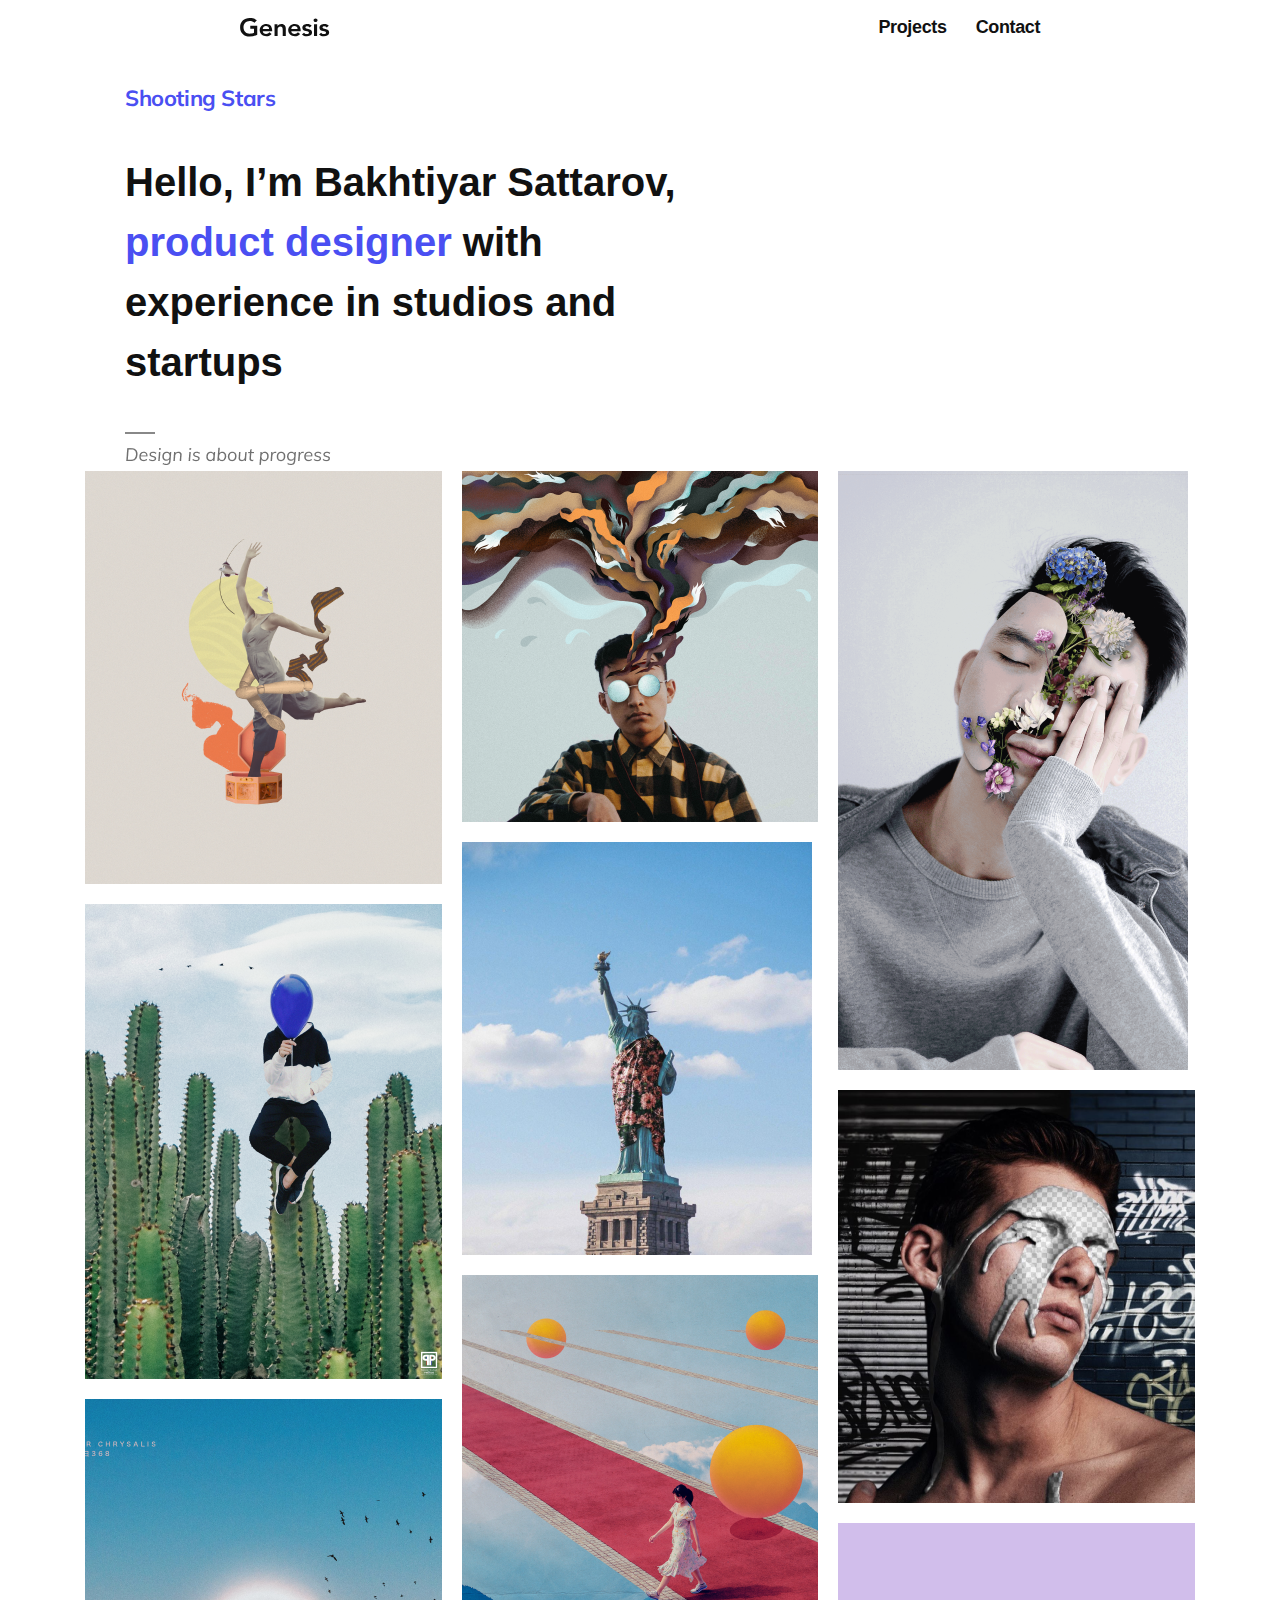
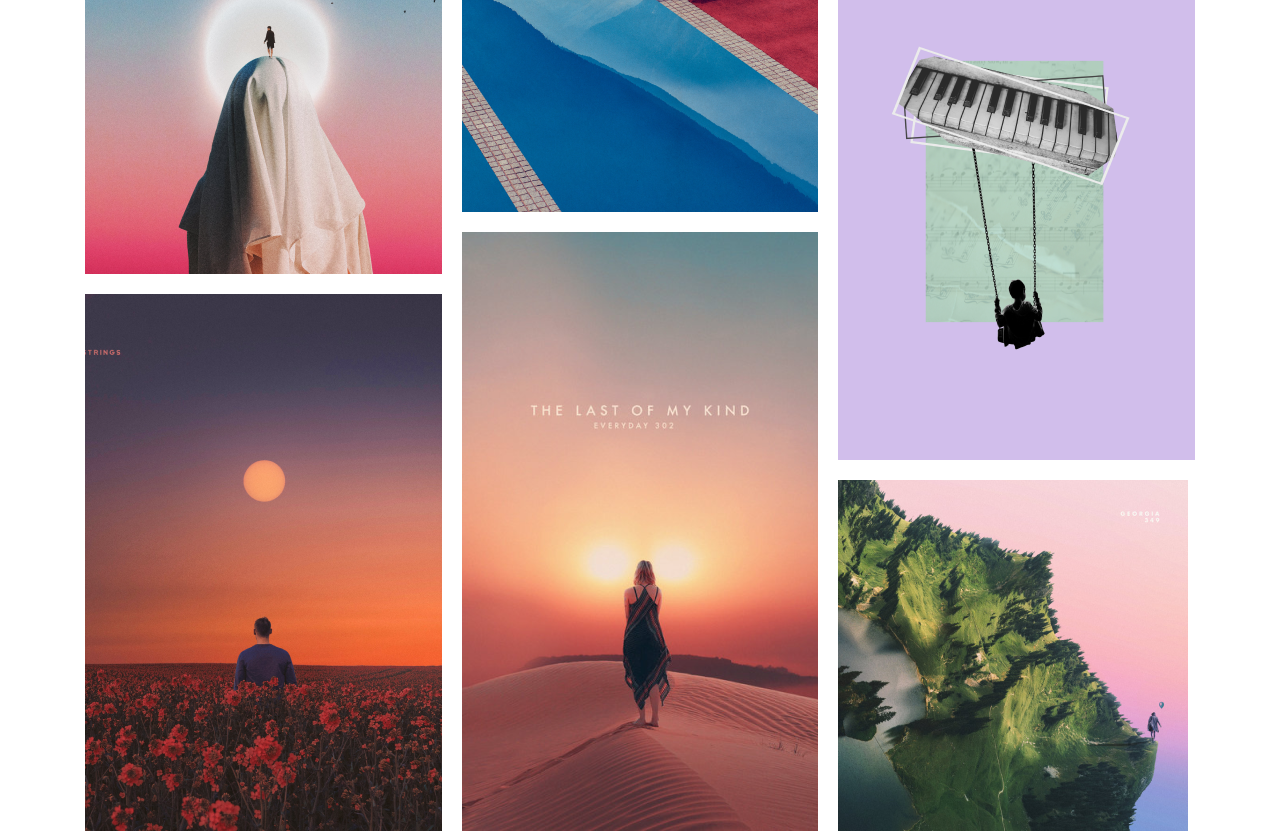
==== index.html @ 753f97ab "Added title card and header" ====
<!DOCTYPE html>
<html lang="en">
<head>
    <meta charset="UTF-8">
    <meta http-equiv="X-UA-Compatible" content="IE=edge">
    <meta name="viewport" content="width=device-width, initial-scale=1.0">
    <link href="styles/normalize.css" rel="stylesheet">
    <link href="styles/index.css" rel="stylesheet">
    <link rel="preconnect" href="https://fonts.googleapis.com">
    <link rel="preconnect" href="https://fonts.gstatic.com" crossorigin>
    <link href="https://fonts.googleapis.com/css2?family=Mulish:wght@700&display=swap" rel="stylesheet">
    <title>Document</title>
</head>
<body>

    <header class="nav">
        <nav class="nav__container">
            <img class="nav-header" src="images/Logo.svg" alt="Genesis logo">
            <ul class="nav-list">
                <li class="nav-link"><a>Projects</a></li>
                <li class="nav-link"><a>Contact</a></li>
            </ul>
        </nav>
    </header>

    <div class="page__container">
        <section class="title-card">
            <div class="title-card__container">
                <h4 class="title-card__header highlighted-text">Shooting Stars</h4>
                <p class="title-card__text">Hello, I’m Bakhtiyar Sattarov,
                    <span class="highlighted-text">product designer</span>
                    with experience
                    in studios and startups</p>
            </div>
            <img class="quote" src="images/Quote.png" alt="Design is about progress">
        </section>
        <div class="gallery-grid__container">
            <img class="gallery-grid__container__img-1" src="images/statue-collage.png" alt="">
            <img class="gallery-grid__container__img-2" src="images/balloon-face.png" alt="">
            <img class="gallery-grid__container__img-3" src="images/head-mountain.png" alt="">
            <img class="gallery-grid__container__img-4" src="images/man-in-flower-field.png" alt="">
            <img class="gallery-grid__container__img-5" src="images/hipster-with-leaking-brain.png" alt="">
            <img class="gallery-grid__container__img-6" src="images/statue-of-liberty-with-dress.png" alt="">
            <img class="gallery-grid__container__img-7" src="images/woman-walking-on-carpet-clouds.png" alt="">
            <img class="gallery-grid__container__img-8" src="images/woman-in-desert.png" alt="">
            <img class="gallery-grid__container__img-9" src="images/plant-man-with-splitting-head.png" alt="">
            <img class="gallery-grid__container__img-10" src="images/man-with-colour-on-face.png" alt="">
            <img class="gallery-grid__container__img-11" src="images/piano-paraglider.png" alt="">
            <img class="gallery-grid__container__img-12" src="images/hill-made-of-mountains.png" alt="">
        </div>
    </div>
</body>
</html>
---- styles/index.css ----
.page__container {
  display: -webkit-box;
  display: -ms-flexbox;
  display: flex;
  -webkit-box-orient: vertical;
  -webkit-box-direction: normal;
      -ms-flex-direction: column;
          flex-direction: column;
  -webkit-box-align: center;
      -ms-flex-align: center;
          align-items: center;
  margin-right: 125px;
  margin-left: 125px;
}

.nav {
  width: 100%;
}
.nav__container {
  display: -webkit-box;
  display: -ms-flexbox;
  display: flex;
  -ms-flex-pack: distribute;
      justify-content: space-around;
  -webkit-box-align: center;
      -ms-flex-align: center;
          align-items: center;
}
.nav-header {
  max-width: 90px;
  max-height: 20px;
}
.nav-list {
  display: -webkit-box;
  display: -ms-flexbox;
  display: flex;
  -webkit-box-pack: justify;
      -ms-flex-pack: justify;
          justify-content: space-between;
  list-style-type: none;
}
.nav-link {
  text-decoration: none;
  font-family: "Mullins", sans-serif;
  font-style: normal;
  font-weight: 700;
  font-size: 18px;
  line-height: 23px;
  letter-spacing: -0.35px;
  color: #111111;
  margin-left: 29px;
}

.title-card {
  -ms-flex-item-align: first baseline;
      -ms-grid-row-align: first baseline;
      align-self: first baseline;
}
.title-card__container {
  max-width: 635px;
  width: 100%;
}
.title-card__text {
  font-family: "Mullins", sans-serif;
  font-style: normal;
  font-weight: 700;
  font-size: 40px;
  line-height: 60px;
  color: #111111;
}
.title-card__header {
  font-family: "Mulish";
  font-style: normal;
  font-weight: 700;
  font-size: 22px;
  line-height: 28px;
  letter-spacing: -0.4px;
}

.highlighted-text {
  color: #4A4FF2;
}

.gallery-grid__container {
  display: -ms-grid;
  display: grid;
  -ms-grid-columns: 4;
  grid-template-columns: 4;
  -ms-grid-rows: 32;
  grid-template-rows: 32;
  gap: 20px;
  min-height: 1960px;
}

.gallery-grid__container > *:nth-child(1) {
  -ms-grid-row: 1;
  -ms-grid-column: 1;
}
.gallery-grid__container__img-1 {
  -ms-grid-row: 1;
  -ms-grid-row-span: 7;
  -ms-grid-column: 1;
  -ms-grid-column-span: 1;
  grid-area: 1/1/8/2;
}
.gallery-grid__container__img-2 {
  -ms-grid-row: 8;
  -ms-grid-row-span: 8;
  -ms-grid-column: 1;
  -ms-grid-column-span: 1;
  grid-area: 8/1/16/2;
}
.gallery-grid__container__img-3 {
  -ms-grid-row: 16;
  -ms-grid-row-span: 8;
  -ms-grid-column: 1;
  -ms-grid-column-span: 1;
  grid-area: 16/1/24/2;
}
.gallery-grid__container__img-4 {
  -ms-grid-row: 24;
  -ms-grid-row-span: 8;
  -ms-grid-column: 1;
  -ms-grid-column-span: 1;
  grid-area: 24/1/32/2;
}
.gallery-grid__container__img-5 {
  -ms-grid-row: 1;
  -ms-grid-row-span: 6;
  -ms-grid-column: 2;
  -ms-grid-column-span: 1;
  grid-area: 1/2/7/3;
}
.gallery-grid__container__img-6 {
  -ms-grid-row: 7;
  -ms-grid-row-span: 7;
  -ms-grid-column: 2;
  -ms-grid-column-span: 1;
  grid-area: 7/2/14/3;
}
.gallery-grid__container__img-7 {
  -ms-grid-row: 14;
  -ms-grid-row-span: 9;
  -ms-grid-column: 2;
  -ms-grid-column-span: 1;
  grid-area: 14/2/23/3;
}
.gallery-grid__container__img-8 {
  -ms-grid-row: 23;
  -ms-grid-row-span: 9;
  -ms-grid-column: 2;
  -ms-grid-column-span: 1;
  grid-area: 23/2/32/3;
}
.gallery-grid__container__img-9 {
  -ms-grid-row: 1;
  -ms-grid-row-span: 10;
  -ms-grid-column: 3;
  -ms-grid-column-span: 1;
  grid-area: 1/3/11/4;
}
.gallery-grid__container__img-10 {
  -ms-grid-row: 11;
  -ms-grid-row-span: 7;
  -ms-grid-column: 3;
  -ms-grid-column-span: 1;
  grid-area: 11/3/18/4;
}
.gallery-grid__container__img-11 {
  -ms-grid-row: 18;
  -ms-grid-row-span: 9;
  -ms-grid-column: 3;
  -ms-grid-column-span: 1;
  grid-area: 18/3/27/4;
}
.gallery-grid__container__img-12 {
  -ms-grid-row: 27;
  -ms-grid-row-span: 5;
  -ms-grid-column: 3;
  -ms-grid-column-span: 1;
  grid-area: 27/3/32/4;
}
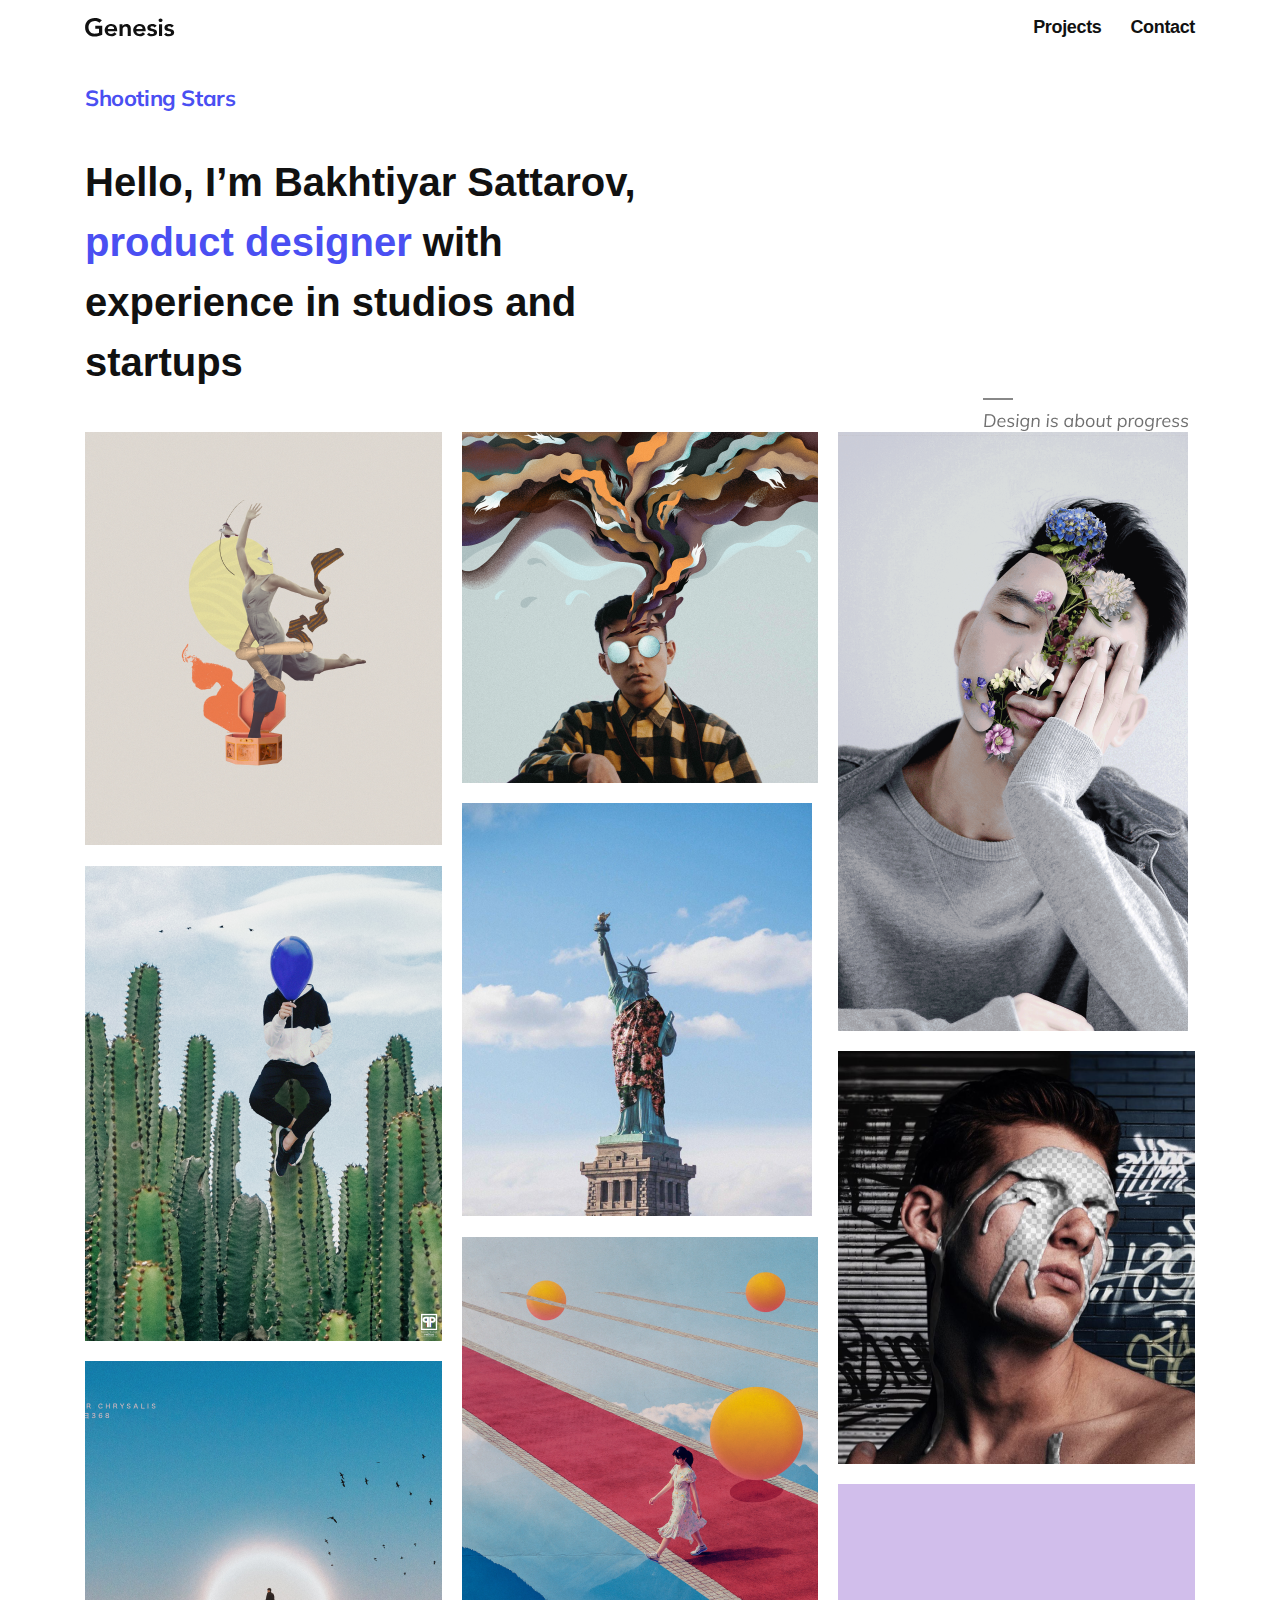
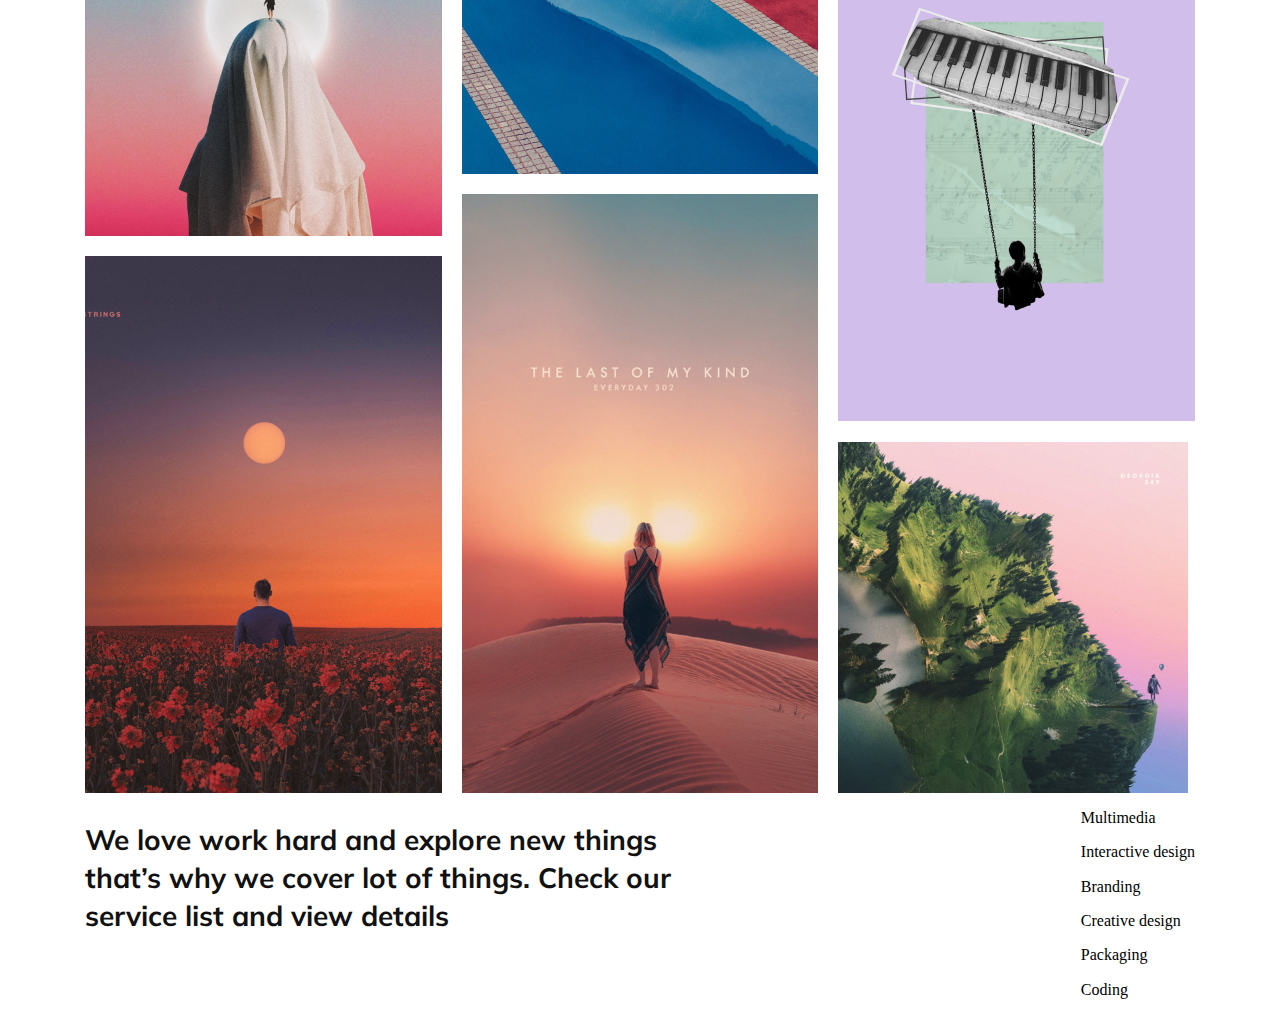
==== commit 7bd19a36: "Made further changes to layout, added a max size for the all elements and centered the design. Start" ====
--- a/index.html
+++ b/index.html
@@ -12,41 +12,57 @@
     <title>Document</title>
 </head>
 <body>
+    <div class="center-on-screen">
+        <div class="page__container">
+            <header class="nav">
+                <nav class="nav__container">
+                    <img class="nav-header" src="images/Logo.svg" alt="Genesis logo">
+                    <ul class="nav-list">
+                        <li class="nav-link"><a>Projects</a></li>
+                        <li class="nav-link"><a>Contact</a></li>
+                    </ul>
+                </nav>
+            </header>
 
-    <header class="nav">
-        <nav class="nav__container">
-            <img class="nav-header" src="images/Logo.svg" alt="Genesis logo">
-            <ul class="nav-list">
-                <li class="nav-link"><a>Projects</a></li>
-                <li class="nav-link"><a>Contact</a></li>
-            </ul>
-        </nav>
-    </header>
-
-    <div class="page__container">
-        <section class="title-card">
-            <div class="title-card__container">
-                <h4 class="title-card__header highlighted-text">Shooting Stars</h4>
-                <p class="title-card__text">Hello, I’m Bakhtiyar Sattarov,
-                    <span class="highlighted-text">product designer</span>
-                    with experience
-                    in studios and startups</p>
+            <section class="title-card">
+                <div class="title-card__container">
+                    <h4 class="title-card__header highlighted-text">Shooting Stars</h4>
+                    <p class="title-card__text">Hello, I’m Bakhtiyar Sattarov,
+                        <span class="highlighted-text">product designer</span>
+                        with experience
+                        in studios and startups</p>
+                </div>
+                <img class="quote" src="images/Quote.png" alt="Design is about progress">
+            </section>
+            <div class="gallery-grid__container">
+                <img class="gallery-grid__container__img-1" src="images/statue-collage.png" alt="">
+                <img class="gallery-grid__container__img-2" src="images/balloon-face.png" alt="">
+                <img class="gallery-grid__container__img-3" src="images/head-mountain.png" alt="">
+                <img class="gallery-grid__container__img-4" src="images/man-in-flower-field.png" alt="">
+                <img class="gallery-grid__container__img-5" src="images/hipster-with-leaking-brain.png" alt="">
+                <img class="gallery-grid__container__img-6" src="images/statue-of-liberty-with-dress.png" alt="">
+                <img class="gallery-grid__container__img-7" src="images/woman-walking-on-carpet-clouds.png" alt="">
+                <img class="gallery-grid__container__img-8" src="images/woman-in-desert.png" alt="">
+                <img class="gallery-grid__container__img-9" src="images/plant-man-with-splitting-head.png" alt="">
+                <img class="gallery-grid__container__img-10" src="images/man-with-colour-on-face.png" alt="">
+                <img class="gallery-grid__container__img-11" src="images/piano-paraglider.png" alt="">
+                <img class="gallery-grid__container__img-12" src="images/hill-made-of-mountains.png" alt="">
             </div>
-            <img class="quote" src="images/Quote.png" alt="Design is about progress">
-        </section>
-        <div class="gallery-grid__container">
-            <img class="gallery-grid__container__img-1" src="images/statue-collage.png" alt="">
-            <img class="gallery-grid__container__img-2" src="images/balloon-face.png" alt="">
-            <img class="gallery-grid__container__img-3" src="images/head-mountain.png" alt="">
-            <img class="gallery-grid__container__img-4" src="images/man-in-flower-field.png" alt="">
-            <img class="gallery-grid__container__img-5" src="images/hipster-with-leaking-brain.png" alt="">
-            <img class="gallery-grid__container__img-6" src="images/statue-of-liberty-with-dress.png" alt="">
-            <img class="gallery-grid__container__img-7" src="images/woman-walking-on-carpet-clouds.png" alt="">
-            <img class="gallery-grid__container__img-8" src="images/woman-in-desert.png" alt="">
-            <img class="gallery-grid__container__img-9" src="images/plant-man-with-splitting-head.png" alt="">
-            <img class="gallery-grid__container__img-10" src="images/man-with-colour-on-face.png" alt="">
-            <img class="gallery-grid__container__img-11" src="images/piano-paraglider.png" alt="">
-            <img class="gallery-grid__container__img-12" src="images/hill-made-of-mountains.png" alt="">
+            <section class="offerings__container">
+                <div class="offerings__card-motto">
+                    <p class="offerings__card-motto__text">
+                        We love work hard and explore new things that’s why
+                         we cover lot of things. Check our service list and view details</p>
+                </div>
+                <div class="offerings__card-services">
+                    <p class="offerings__card-services__text">Multimedia</p>
+                    <p class="offerings__card-services__text">Interactive design</p>
+                    <p class="offerings__card-services__text">Branding</p>
+                    <p class="offerings__card-services__text">Creative design</p>
+                    <p class="offerings__card-services__text">Packaging</p>
+                    <p class="offerings__card-services__text">Coding</p>
+                </div>
+            </section>
         </div>
     </div>
 </body>
--- a/styles/index.css
+++ b/styles/index.css
@@ -1,4 +1,5 @@
-.page__container {
+.center-on-screen {
+  width: 100%;
   display: -webkit-box;
   display: -ms-flexbox;
   display: flex;
@@ -9,6 +10,20 @@
   -webkit-box-align: center;
       -ms-flex-align: center;
           align-items: center;
+}
+
+.page__container {
+  display: -webkit-box;
+  display: -ms-flexbox;
+  display: flex;
+  -webkit-box-orient: vertical;
+  -webkit-box-direction: normal;
+      -ms-flex-direction: column;
+          flex-direction: column;
+  -webkit-box-align: center;
+      -ms-flex-align: center;
+          align-items: center;
+  max-width: 1110px;
   margin-right: 125px;
   margin-left: 125px;
 }
@@ -20,8 +35,9 @@
   display: -webkit-box;
   display: -ms-flexbox;
   display: flex;
-  -ms-flex-pack: distribute;
-      justify-content: space-around;
+  -webkit-box-pack: justify;
+      -ms-flex-pack: justify;
+          justify-content: space-between;
   -webkit-box-align: center;
       -ms-flex-align: center;
           align-items: center;
@@ -52,9 +68,16 @@
 }
 
 .title-card {
+  width: 100%;
   -ms-flex-item-align: first baseline;
       -ms-grid-row-align: first baseline;
       align-self: first baseline;
+  display: -webkit-box;
+  display: -ms-flexbox;
+  display: flex;
+  -webkit-box-pack: justify;
+      -ms-flex-pack: justify;
+          justify-content: space-between;
 }
 .title-card__container {
   max-width: 635px;
@@ -79,6 +102,11 @@
 
 .highlighted-text {
   color: #4A4FF2;
+}
+
+.quote {
+  -ms-flex-item-align: end;
+      align-self: flex-end;
 }
 
 .gallery-grid__container {
@@ -89,7 +117,7 @@
   -ms-grid-rows: 32;
   grid-template-rows: 32;
   gap: 20px;
-  min-height: 1960px;
+  width: 100%;
 }
 
 .gallery-grid__container > *:nth-child(1) {
@@ -179,4 +207,23 @@
   -ms-grid-column: 3;
   -ms-grid-column-span: 1;
   grid-area: 27/3/32/4;
+}
+
+.offerings__container {
+  width: 100%;
+  display: -webkit-box;
+  display: -ms-flexbox;
+  display: flex;
+  -webkit-box-pack: justify;
+      -ms-flex-pack: justify;
+          justify-content: space-between;
+}
+.offerings__card-motto__text {
+  max-width: 635px;
+  font-family: "Mulish", sans-serif;
+  font-style: normal;
+  font-weight: 700;
+  font-size: 28px;
+  line-height: 38px;
+  color: #111111;
 }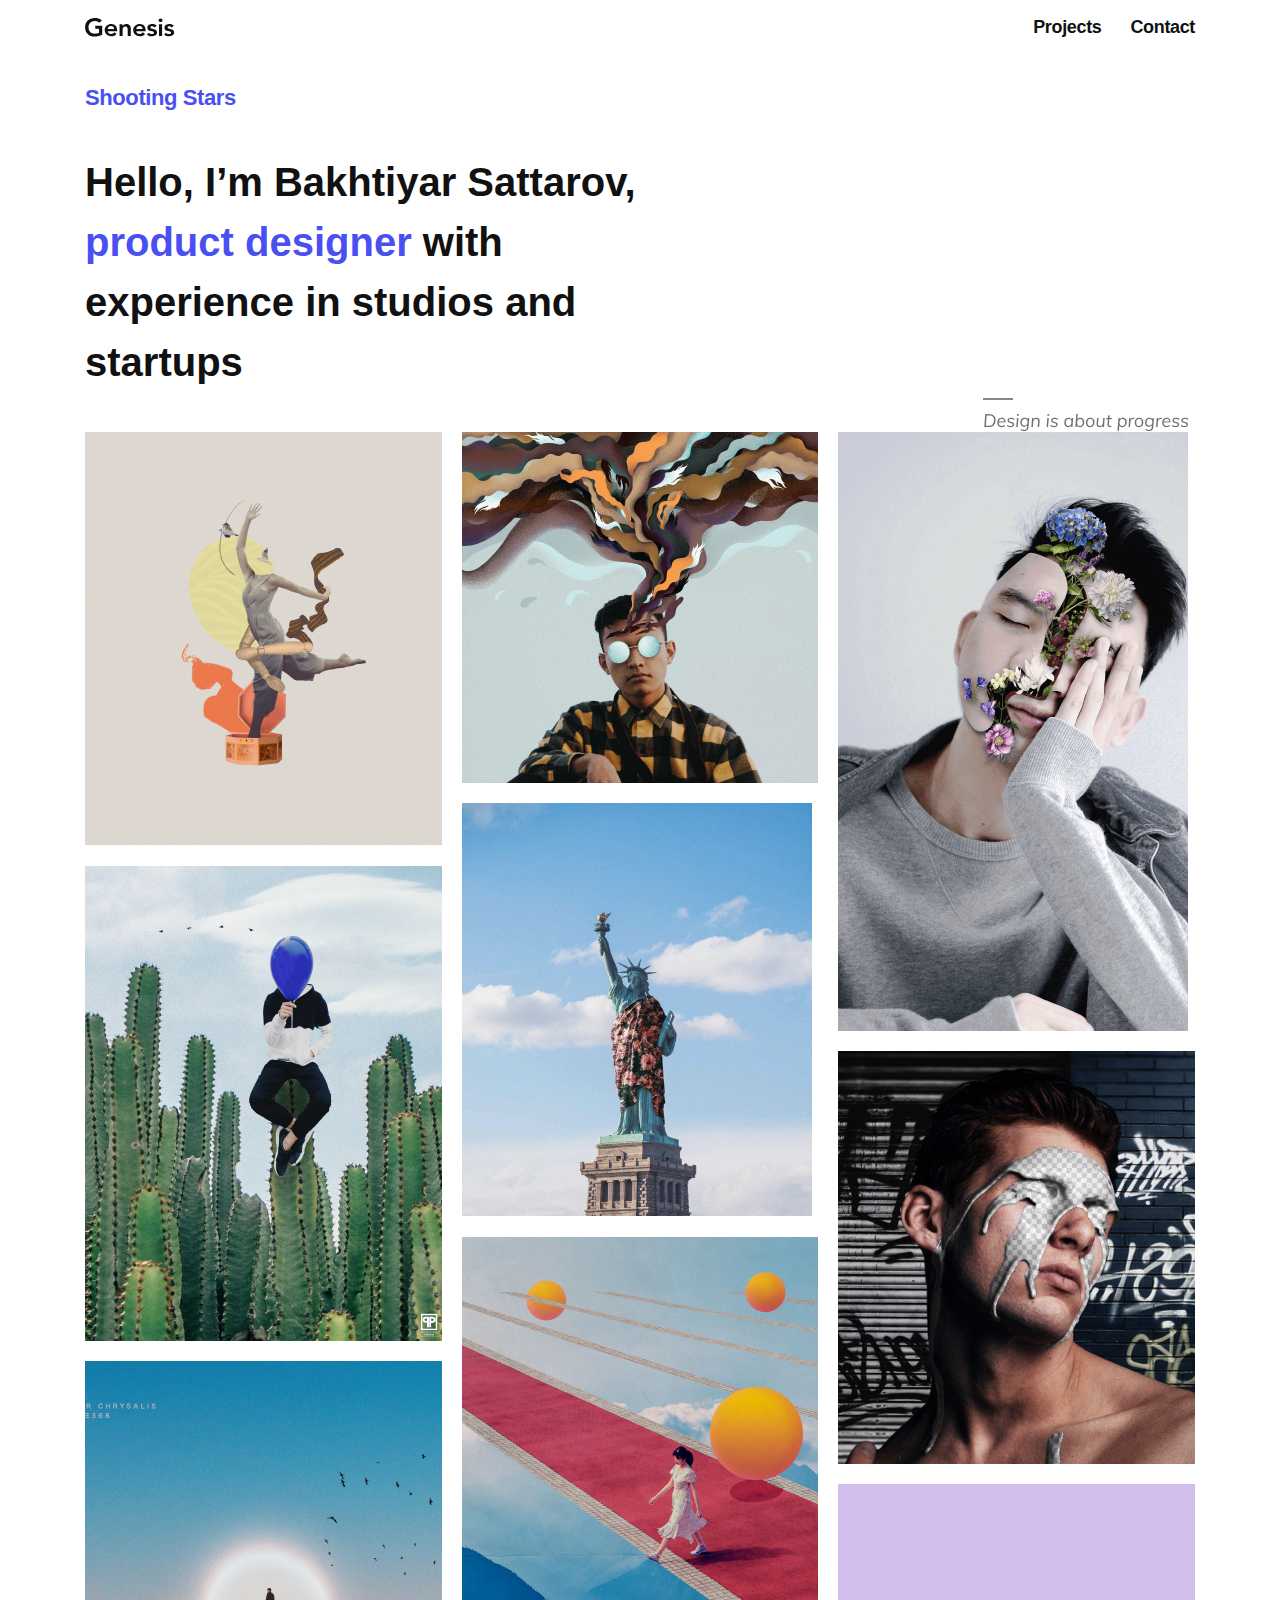
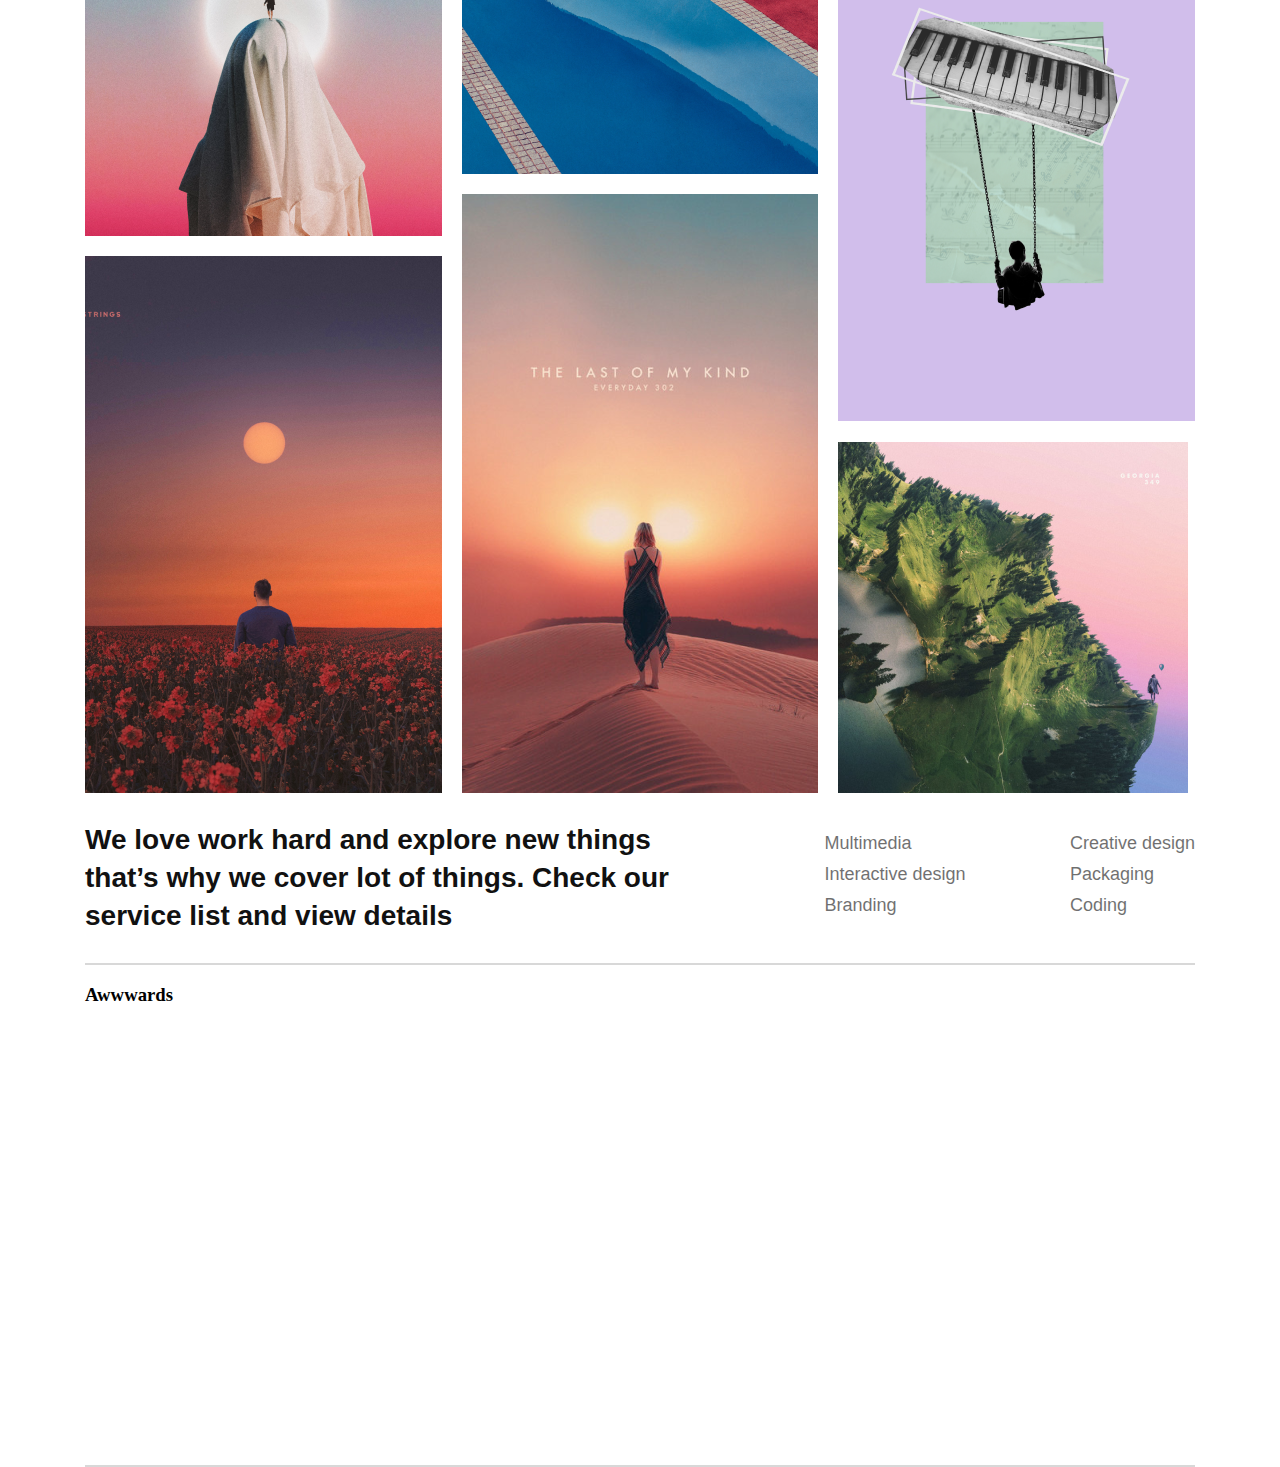
==== commit 001a4a5b: "Finalised changes to title card and the layout so far, starting implementing the awards section" ====
--- a/index.html
+++ b/index.html
@@ -8,7 +8,7 @@
     <link href="styles/index.css" rel="stylesheet">
     <link rel="preconnect" href="https://fonts.googleapis.com">
     <link rel="preconnect" href="https://fonts.gstatic.com" crossorigin>
-    <link href="https://fonts.googleapis.com/css2?family=Mulish:wght@700&display=swap" rel="stylesheet">
+    <link href="https://fonts.googleapis.com/css2?family=Mulish:wght@400;700&display=swap" rel="stylesheet">
     <title>Document</title>
 </head>
 <body>
@@ -54,13 +54,34 @@
                         We love work hard and explore new things that’s why
                          we cover lot of things. Check our service list and view details</p>
                 </div>
-                <div class="offerings__card-services">
-                    <p class="offerings__card-services__text">Multimedia</p>
-                    <p class="offerings__card-services__text">Interactive design</p>
-                    <p class="offerings__card-services__text">Branding</p>
-                    <p class="offerings__card-services__text">Creative design</p>
-                    <p class="offerings__card-services__text">Packaging</p>
-                    <p class="offerings__card-services__text">Coding</p>
+                    <div class="offerings__card-services__list">
+                        <p class="offerings__card-services__text">Multimedia</p>
+                        <p class="offerings__card-services__text">Interactive design</p>
+                        <p class="offerings__card-services__text">Branding</p>
+                    </div>
+                    <div class="offerings__card-services__list">
+                        <p class="offerings__card-services__text">Creative design</p>
+                        <p class="offerings__card-services__text">Packaging</p>
+                        <p class="offerings__card-services__text">Coding</p>
+                    </div>
+            </section>
+            <section class="awards__container">
+                <div class="awards__section awards__section-1">
+                    <h3 class="awards__header">Awwwards</h3>
+                    <div class="awards__card__details">
+                        <h4 class="awards__card__details__title"></h4>
+                        <div class="awards__card__details__description">
+                            <p>
+
+                            </p>
+                            <p>
+
+                            </p>
+                        </div>
+                        <p class="awards__card__details__year"></p>
+                    </div>
+                </div>
+                <div class="awards__section awards__section-2">
                 </div>
             </section>
         </div>
--- a/styles/index.css
+++ b/styles/index.css
@@ -10,6 +10,7 @@
   -webkit-box-align: center;
       -ms-flex-align: center;
           align-items: center;
+  max-height: 3840px;
 }
 
 .page__container {
@@ -92,7 +93,7 @@
   color: #111111;
 }
 .title-card__header {
-  font-family: "Mulish";
+  font-family: "Mullins", sans-serif;
   font-style: normal;
   font-weight: 700;
   font-size: 22px;
@@ -217,13 +218,57 @@
   -webkit-box-pack: justify;
       -ms-flex-pack: justify;
           justify-content: space-between;
+  -webkit-box-align: baseline;
+      -ms-flex-align: baseline;
+          align-items: baseline;
 }
 .offerings__card-motto__text {
   max-width: 635px;
-  font-family: "Mulish", sans-serif;
+  font-family: "Mullins", sans-serif;
   font-style: normal;
   font-weight: 700;
   font-size: 28px;
   line-height: 38px;
   color: #111111;
+}
+.offerings__card-services {
+  display: -webkit-box;
+  display: -ms-flexbox;
+  display: flex;
+  max-width: 350px;
+}
+.offerings__card-services__list {
+  max-height: 106px;
+  display: -webkit-box;
+  display: -ms-flexbox;
+  display: flex;
+  -webkit-box-orient: vertical;
+  -webkit-box-direction: normal;
+      -ms-flex-direction: column;
+          flex-direction: column;
+  -webkit-box-align: start;
+      -ms-flex-align: start;
+          align-items: flex-start;
+  -webkit-box-pack: start;
+      -ms-flex-pack: start;
+          justify-content: flex-start;
+}
+.offerings__card-services__text {
+  font-family: "Mullins", sans-serif;
+  font-style: normal;
+  font-weight: 400;
+  font-size: 18px;
+  line-height: 23px;
+  color: #111111;
+  mix-blend-mode: normal;
+  opacity: 0.6;
+  margin-bottom: -10px;
+}
+
+.awards__container {
+  width: 100%;
+  height: 500px;
+  border-top: solid 2px;
+  border-bottom: solid 2px;
+  border-color: #D8D8D8;
 }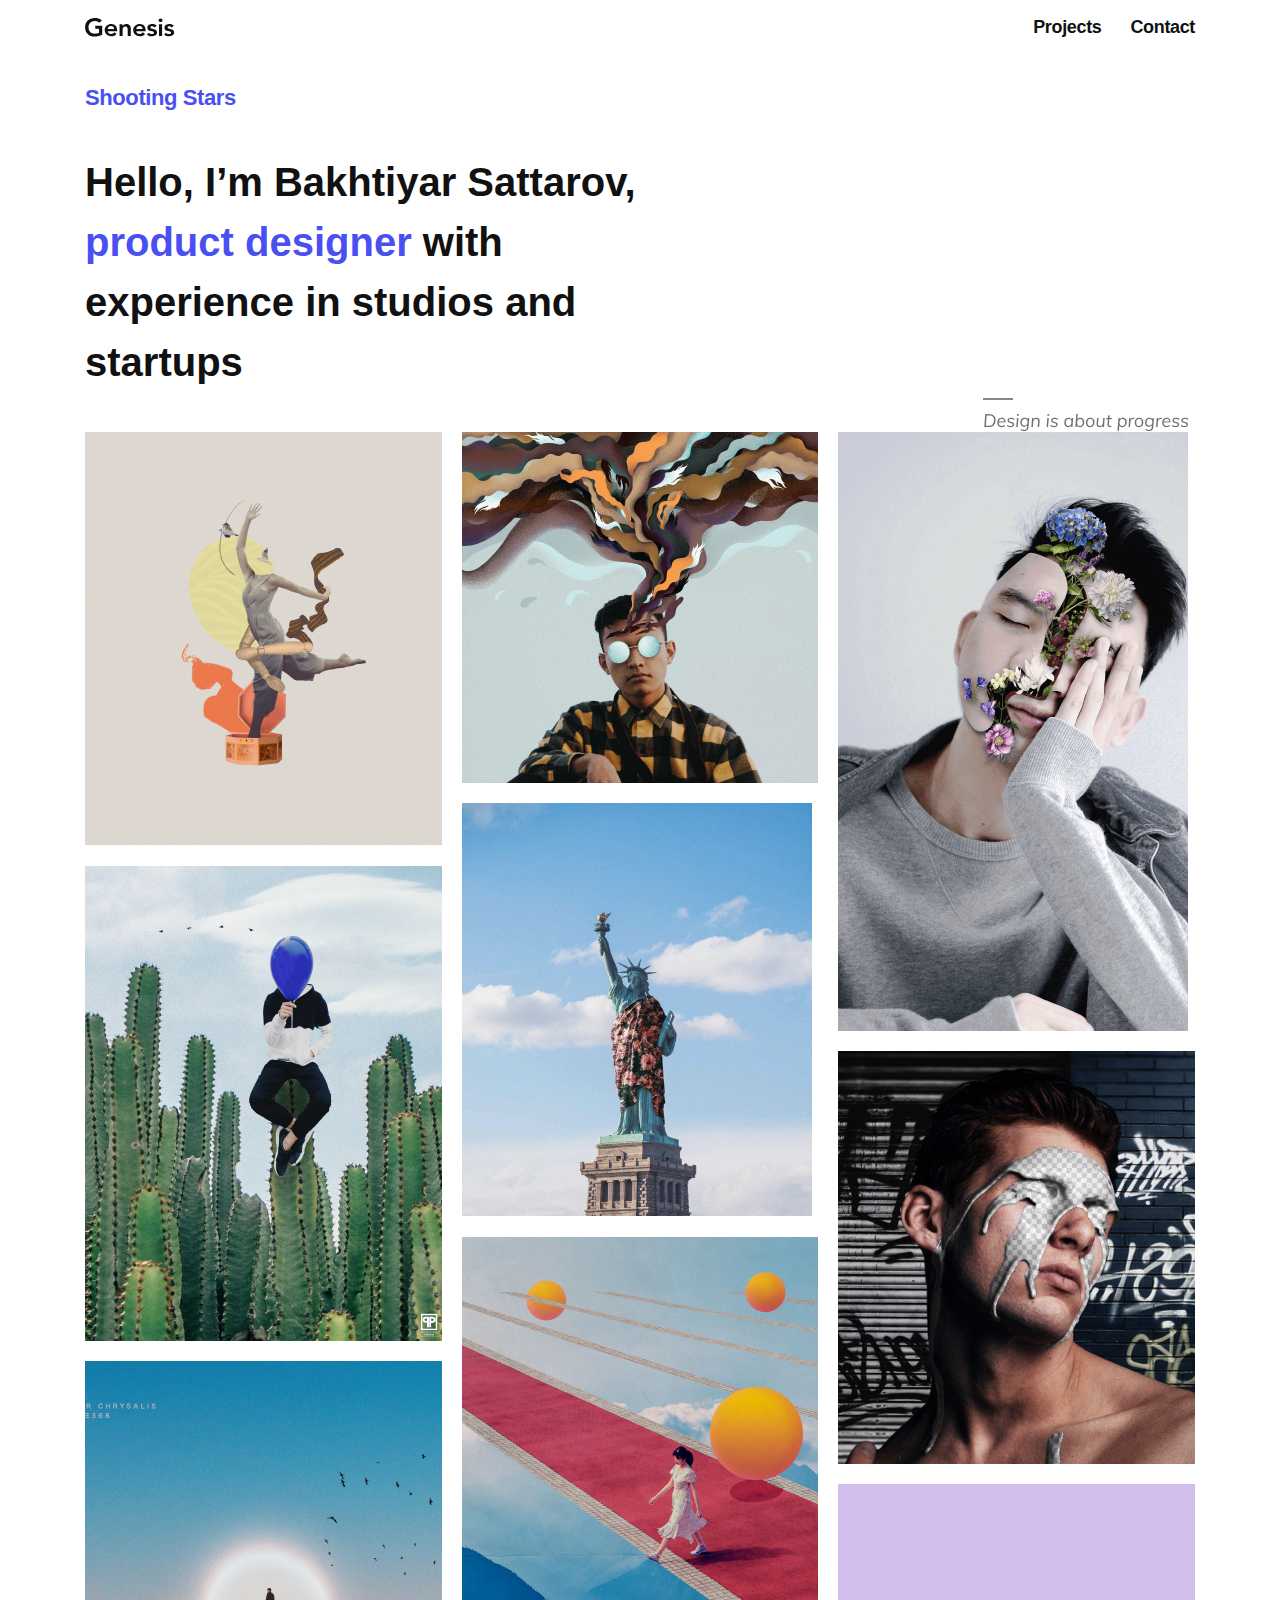
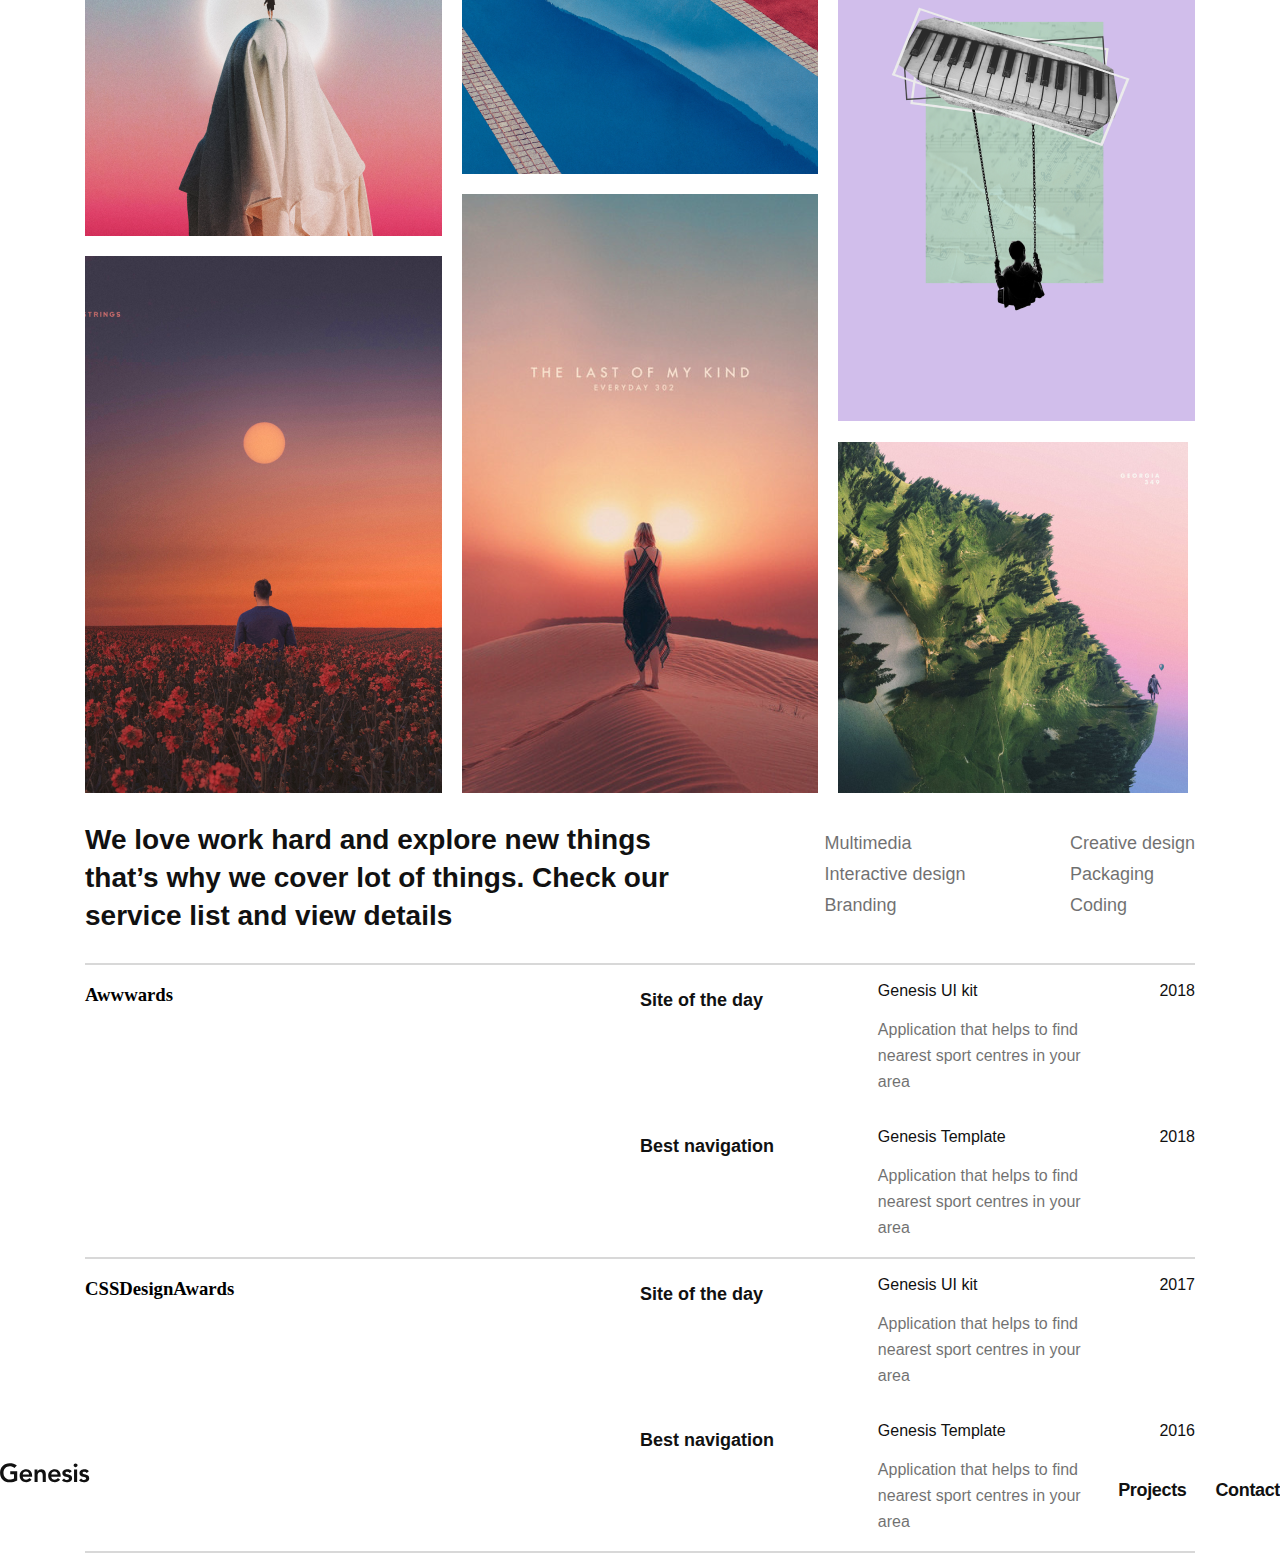
==== commit 3d873955: "Finished awards section, started working on the footer" ====
--- a/index.html
+++ b/index.html
@@ -69,22 +69,74 @@
                 <div class="awards__section awards__section-1">
                     <h3 class="awards__header">Awwwards</h3>
                     <div class="awards__card__details">
-                        <h4 class="awards__card__details__title"></h4>
+                        <h4 class="awards__card__details__title">Site of the day</h4>
                         <div class="awards__card__details__description">
-                            <p>
-
+                            <p class="awards__card__details__description__title">
+                                Genesis UI kit
                             </p>
-                            <p>
-
+                            <p class="awards__card__details__description__text">
+                                Application that helps to find nearest sport centres in your area
                             </p>
                         </div>
-                        <p class="awards__card__details__year"></p>
+                        <p class="awards__card__details__year">2018</p>
+                    </div>
+                    <div class="awards__card__details awards__card__details-2">
+                        <h4 class="awards__card__details__title">Best navigation</h4>
+                        <div class="awards__card__details__description">
+                            <p class="awards__card__details__description__title">
+                                Genesis Template
+                            </p>
+                            <p class="awards__card__details__description__text">
+                                Application that helps to find nearest sport centres in your area
+                            </p>
+                        </div>
+                        <p class="awards__card__details__year">2018</p>
                     </div>
                 </div>
                 <div class="awards__section awards__section-2">
+                    <h3 class="awards__header">CSSDesignAwards</h3>
+                    <div class="awards__card__details">
+                        <h4 class="awards__card__details__title">Site of the day</h4>
+                        <div class="awards__card__details__description">
+                            <p class="awards__card__details__description__title">
+                                Genesis UI kit
+                            </p>
+                            <p class="awards__card__details__description__text">
+                                Application that helps to find nearest sport centres in your area
+                            </p>
+                        </div>
+                        <p class="awards__card__details__year">2017</p>
+                    </div>
+                    <div class="awards__card__details awards__card__details-2">
+                        <h4 class="awards__card__details__title">Best navigation</h4>
+                        <div class="awards__card__details__description">
+                            <p class="awards__card__details__description__title">
+                                Genesis Template
+                            </p>
+                            <p class="awards__card__details__description__text">
+                                Application that helps to find nearest sport centres in your area
+                            </p>
+                        </div>
+                        <p class="awards__card__details__year">2016</p>
+                    </div>
                 </div>
             </section>
         </div>
+        <footer class="footer__container">
+            <img class="footer-header" src="images/Logo.svg" alt="Genesis logo">
+            <div class="footer__links">
+                <nav class="nav__container">
+                    <ul class="nav-list">
+                        <li class="nav-link"><a>Projects</a></li>
+                        <li class="nav-link"><a>Contact</a></li>
+                    </ul>
+                    <btn></btn>
+                </nav>
+            </div>
+            <div class="footer__logos">
+
+            </div>
+        </footer>
     </div>
 </body>
 </html>--- a/styles/index.css
+++ b/styles/index.css
@@ -268,7 +268,108 @@
 .awards__container {
   width: 100%;
   height: 500px;
+}
+.awards__section {
+  display: -webkit-box;
+  display: -ms-flexbox;
+  display: flex;
+  -webkit-box-pack: justify;
+      -ms-flex-pack: justify;
+          justify-content: space-between;
+  -webkit-box-orient: horizontal;
+  -webkit-box-direction: normal;
+      -ms-flex-direction: row;
+          flex-direction: row;
+  -ms-flex-wrap: wrap;
+      flex-wrap: wrap;
+}
+.awards__section-1 {
   border-top: solid 2px;
   border-bottom: solid 2px;
   border-color: #D8D8D8;
+}
+.awards__section-2 {
+  border-bottom: solid 2px;
+  border-color: #D8D8D8;
+}
+.awards__header {
+  margin-right: auto;
+}
+
+.awards__card__details {
+  width: 50%;
+  display: -ms-grid;
+  display: grid;
+  -ms-grid-columns: 3fr 3fr 1fr;
+  grid-template-columns: 3fr 3fr 1fr;
+  -ms-grid-rows: 1;
+  grid-template-rows: 1;
+}
+
+.awards__card__details > *:nth-child(1) {
+  -ms-grid-row: 1;
+  -ms-grid-column: 1;
+}
+
+.awards__card__details > *:nth-child(2) {
+  -ms-grid-row: 1;
+  -ms-grid-column: 2;
+}
+
+.awards__card__details > *:nth-child(3) {
+  -ms-grid-row: 1;
+  -ms-grid-column: 3;
+}
+.awards__card__details-2 {
+  margin-left: auto;
+}
+.awards__card__details__title {
+  font-family: "Mullins", sans-serif;
+  font-style: normal;
+  font-weight: 700;
+  font-size: 18px;
+  line-height: 23px;
+  color: #111111;
+}
+.awards__card__details__description__title {
+  font-family: "Mullins", sans-serif;
+  font-style: normal;
+  font-weight: 400;
+  font-size: 16px;
+  line-height: 20px;
+  color: #111111;
+}
+.awards__card__details__description__text {
+  font-family: "Mullins", sans-serif;
+  font-style: normal;
+  font-weight: 400;
+  font-size: 16px;
+  line-height: 26px;
+  color: #111111;
+  mix-blend-mode: normal;
+  opacity: 0.6;
+}
+.awards__card__details__year {
+  text-align: end;
+  font-family: "Mullins", sans-serif;
+  font-style: normal;
+  font-weight: 400;
+  font-size: 16px;
+  line-height: 20px;
+  color: #111111;
+}
+
+.footer__container {
+  width: 100%;
+  display: -webkit-box;
+  display: -ms-flexbox;
+  display: flex;
+  -webkit-box-pack: end;
+      -ms-flex-pack: end;
+          justify-content: flex-end;
+}
+.footer-header {
+  margin-right: auto;
+  max-width: 90px;
+  max-height: 20px;
 }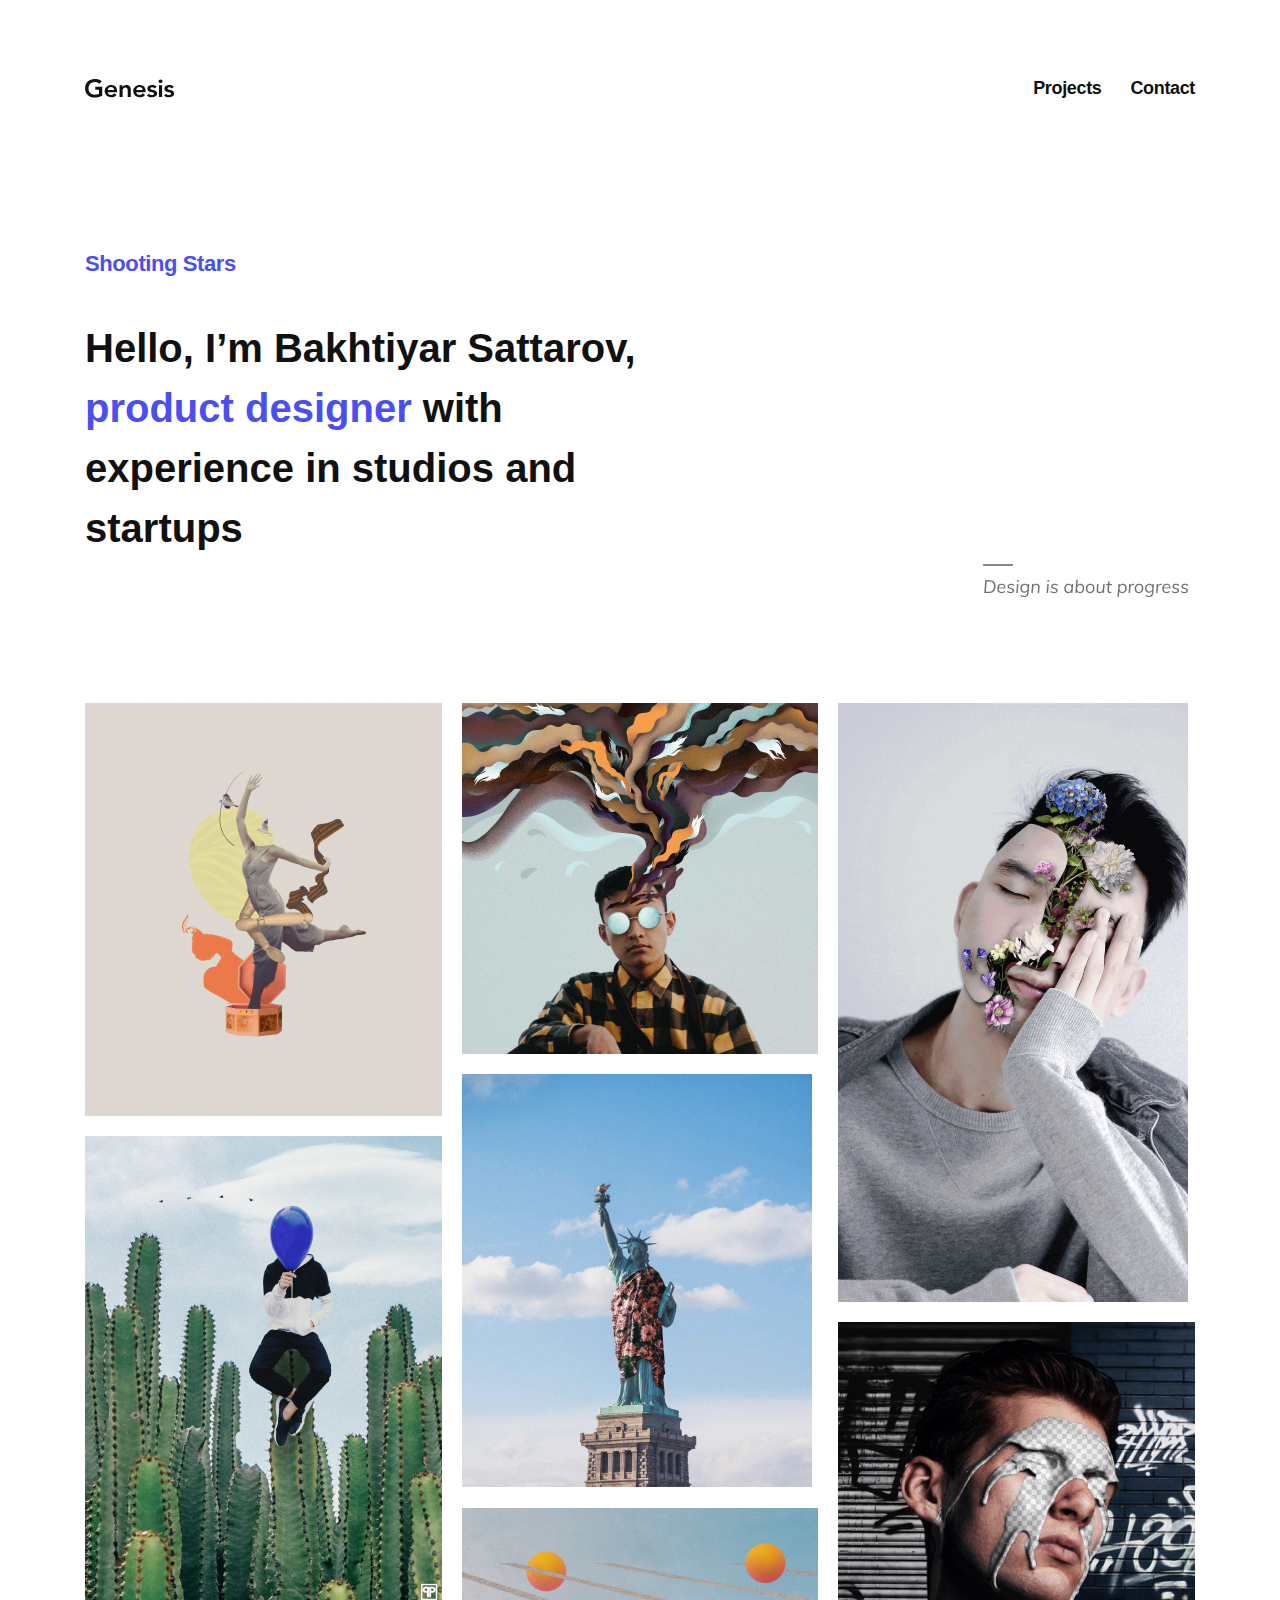
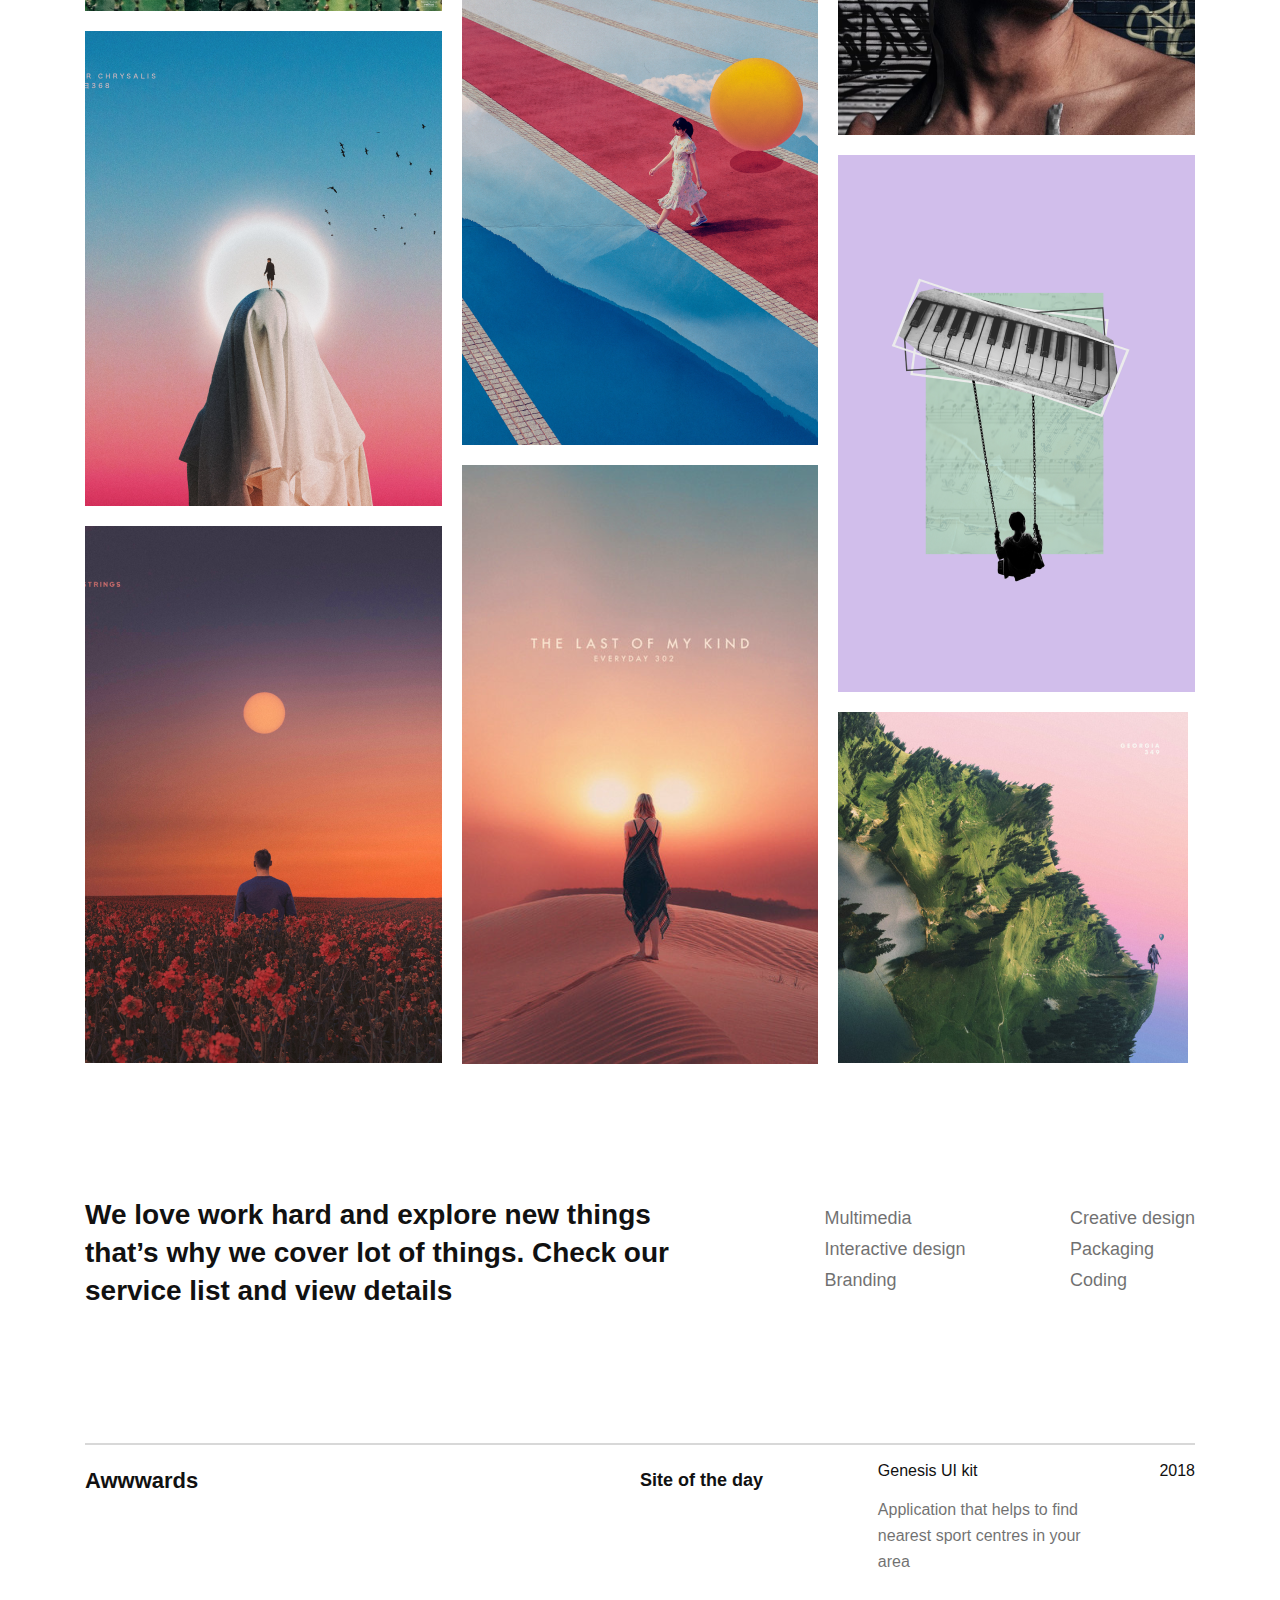
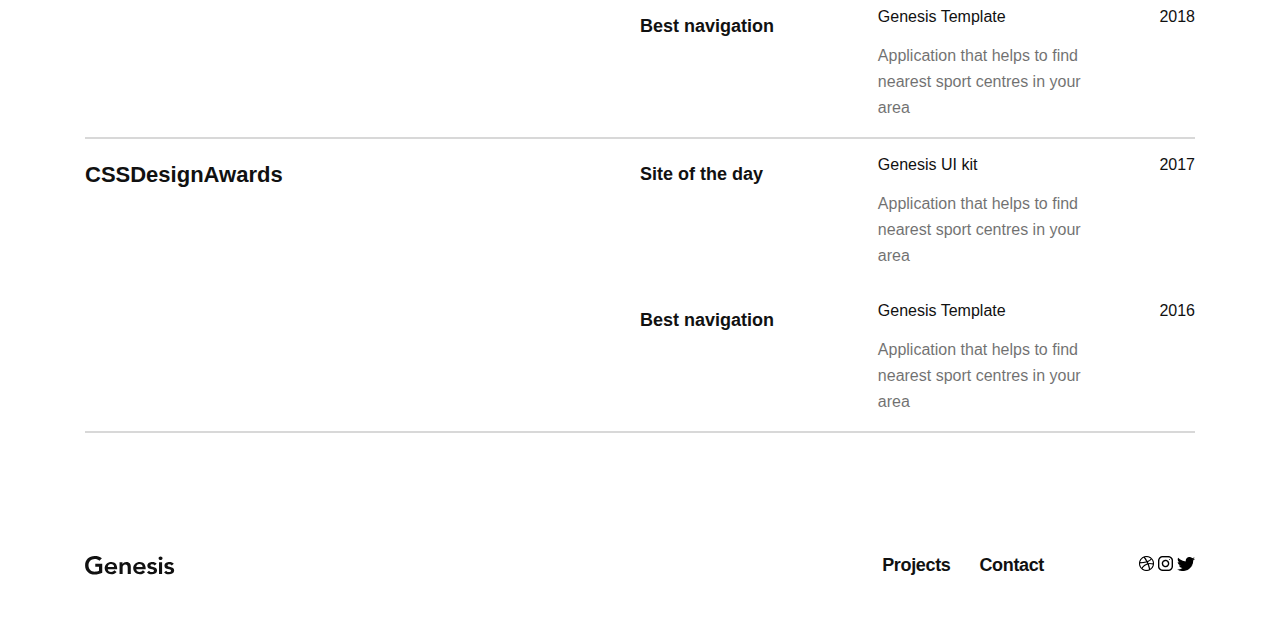
==== commit f2b9c679: "Finished the first page, created the main files for the second page (projects)" ====
--- a/index.html
+++ b/index.html
@@ -18,8 +18,8 @@
                 <nav class="nav__container">
                     <img class="nav-header" src="images/Logo.svg" alt="Genesis logo">
                     <ul class="nav-list">
-                        <li class="nav-link"><a>Projects</a></li>
-                        <li class="nav-link"><a>Contact</a></li>
+                        <li class="nav-link"><a href="#">Projects</a></li>
+                        <li class="nav-link"><a href="#">Contact</a></li>
                     </ul>
                 </nav>
             </header>
@@ -121,22 +121,23 @@
                     </div>
                 </div>
             </section>
+            <footer class="footer__container">
+                <img class="footer-header" src="images/Logo.svg" alt="Genesis logo">
+                <div class="footer__links">
+                    <nav class="nav__container">
+                        <ul class="nav-list">
+                            <li class="nav-link"><a href="#">Projects</a></li>
+                            <li class="nav-link"><a href="#">Contact</a></li>
+                        </ul>
+                    </nav>
+                </div>
+                <div class="footer__logos">
+                    <img src="images/dribbble-logo.png" alt="Dribble logo">
+                    <img src="images/instagram.png" alt="Instagram logo">
+                    <img src="images/twitter-logo.png" alt="Twitter logo">
+                </div>
+            </footer>
         </div>
-        <footer class="footer__container">
-            <img class="footer-header" src="images/Logo.svg" alt="Genesis logo">
-            <div class="footer__links">
-                <nav class="nav__container">
-                    <ul class="nav-list">
-                        <li class="nav-link"><a>Projects</a></li>
-                        <li class="nav-link"><a>Contact</a></li>
-                    </ul>
-                    <btn></btn>
-                </nav>
-            </div>
-            <div class="footer__logos">
-
-            </div>
-        </footer>
     </div>
 </body>
 </html>--- a/styles/index.css
+++ b/styles/index.css
@@ -1,4 +1,72 @@
+a {
+  color: inherit;
+  text-decoration: inherit;
+}
+
+.footer__container {
+  width: 100%;
+  display: -webkit-box;
+  display: -ms-flexbox;
+  display: flex;
+  -webkit-box-pack: end;
+      -ms-flex-pack: end;
+          justify-content: flex-end;
+  -webkit-box-align: center;
+      -ms-flex-align: center;
+          align-items: center;
+  margin-bottom: 47px;
+}
+.footer-header {
+  margin-right: auto;
+  max-width: 90px;
+  max-height: 20px;
+}
+.footer__logos {
+  margin-left: 95px;
+}
+
+.nav {
+  margin-top: 61px;
+  width: 100%;
+}
+.nav__container {
+  display: -webkit-box;
+  display: -ms-flexbox;
+  display: flex;
+  -webkit-box-pack: justify;
+      -ms-flex-pack: justify;
+          justify-content: space-between;
+  -webkit-box-align: center;
+      -ms-flex-align: center;
+          align-items: center;
+}
+.nav-header {
+  max-width: 90px;
+  max-height: 20px;
+}
+.nav-list {
+  display: -webkit-box;
+  display: -ms-flexbox;
+  display: flex;
+  -webkit-box-pack: justify;
+      -ms-flex-pack: justify;
+          justify-content: space-between;
+  list-style-type: none;
+}
+.nav-link {
+  text-decoration: none;
+  font-family: "Mullins", sans-serif;
+  font-style: normal;
+  font-weight: 700;
+  font-size: 18px;
+  line-height: 23px;
+  letter-spacing: -0.35px;
+  color: #111111;
+  margin-left: 29px;
+}
+
 .center-on-screen {
+  height: 3840px;
   width: 100%;
   display: -webkit-box;
   display: -ms-flexbox;
@@ -10,7 +78,6 @@
   -webkit-box-align: center;
       -ms-flex-align: center;
           align-items: center;
-  max-height: 3840px;
 }
 
 .page__container {
@@ -21,51 +88,16 @@
   -webkit-box-direction: normal;
       -ms-flex-direction: column;
           flex-direction: column;
+  -webkit-box-pack: justify;
+      -ms-flex-pack: justify;
+          justify-content: space-between;
   -webkit-box-align: center;
       -ms-flex-align: center;
           align-items: center;
+  height: 100%;
   max-width: 1110px;
   margin-right: 125px;
   margin-left: 125px;
-}
-
-.nav {
-  width: 100%;
-}
-.nav__container {
-  display: -webkit-box;
-  display: -ms-flexbox;
-  display: flex;
-  -webkit-box-pack: justify;
-      -ms-flex-pack: justify;
-          justify-content: space-between;
-  -webkit-box-align: center;
-      -ms-flex-align: center;
-          align-items: center;
-}
-.nav-header {
-  max-width: 90px;
-  max-height: 20px;
-}
-.nav-list {
-  display: -webkit-box;
-  display: -ms-flexbox;
-  display: flex;
-  -webkit-box-pack: justify;
-      -ms-flex-pack: justify;
-          justify-content: space-between;
-  list-style-type: none;
-}
-.nav-link {
-  text-decoration: none;
-  font-family: "Mullins", sans-serif;
-  font-style: normal;
-  font-weight: 700;
-  font-size: 18px;
-  line-height: 23px;
-  letter-spacing: -0.35px;
-  color: #111111;
-  margin-left: 29px;
 }
 
 .title-card {
@@ -267,7 +299,6 @@
 
 .awards__container {
   width: 100%;
-  height: 500px;
 }
 .awards__section {
   display: -webkit-box;
@@ -294,6 +325,12 @@
 }
 .awards__header {
   margin-right: auto;
+  font-family: "Mullins", sans-serif;
+  font-style: normal;
+  font-weight: 700;
+  font-size: 22px;
+  line-height: 28px;
+  color: #111111;
 }
 
 .awards__card__details {
@@ -357,19 +394,4 @@
   font-size: 16px;
   line-height: 20px;
   color: #111111;
-}
-
-.footer__container {
-  width: 100%;
-  display: -webkit-box;
-  display: -ms-flexbox;
-  display: flex;
-  -webkit-box-pack: end;
-      -ms-flex-pack: end;
-          justify-content: flex-end;
-}
-.footer-header {
-  margin-right: auto;
-  max-width: 90px;
-  max-height: 20px;
 }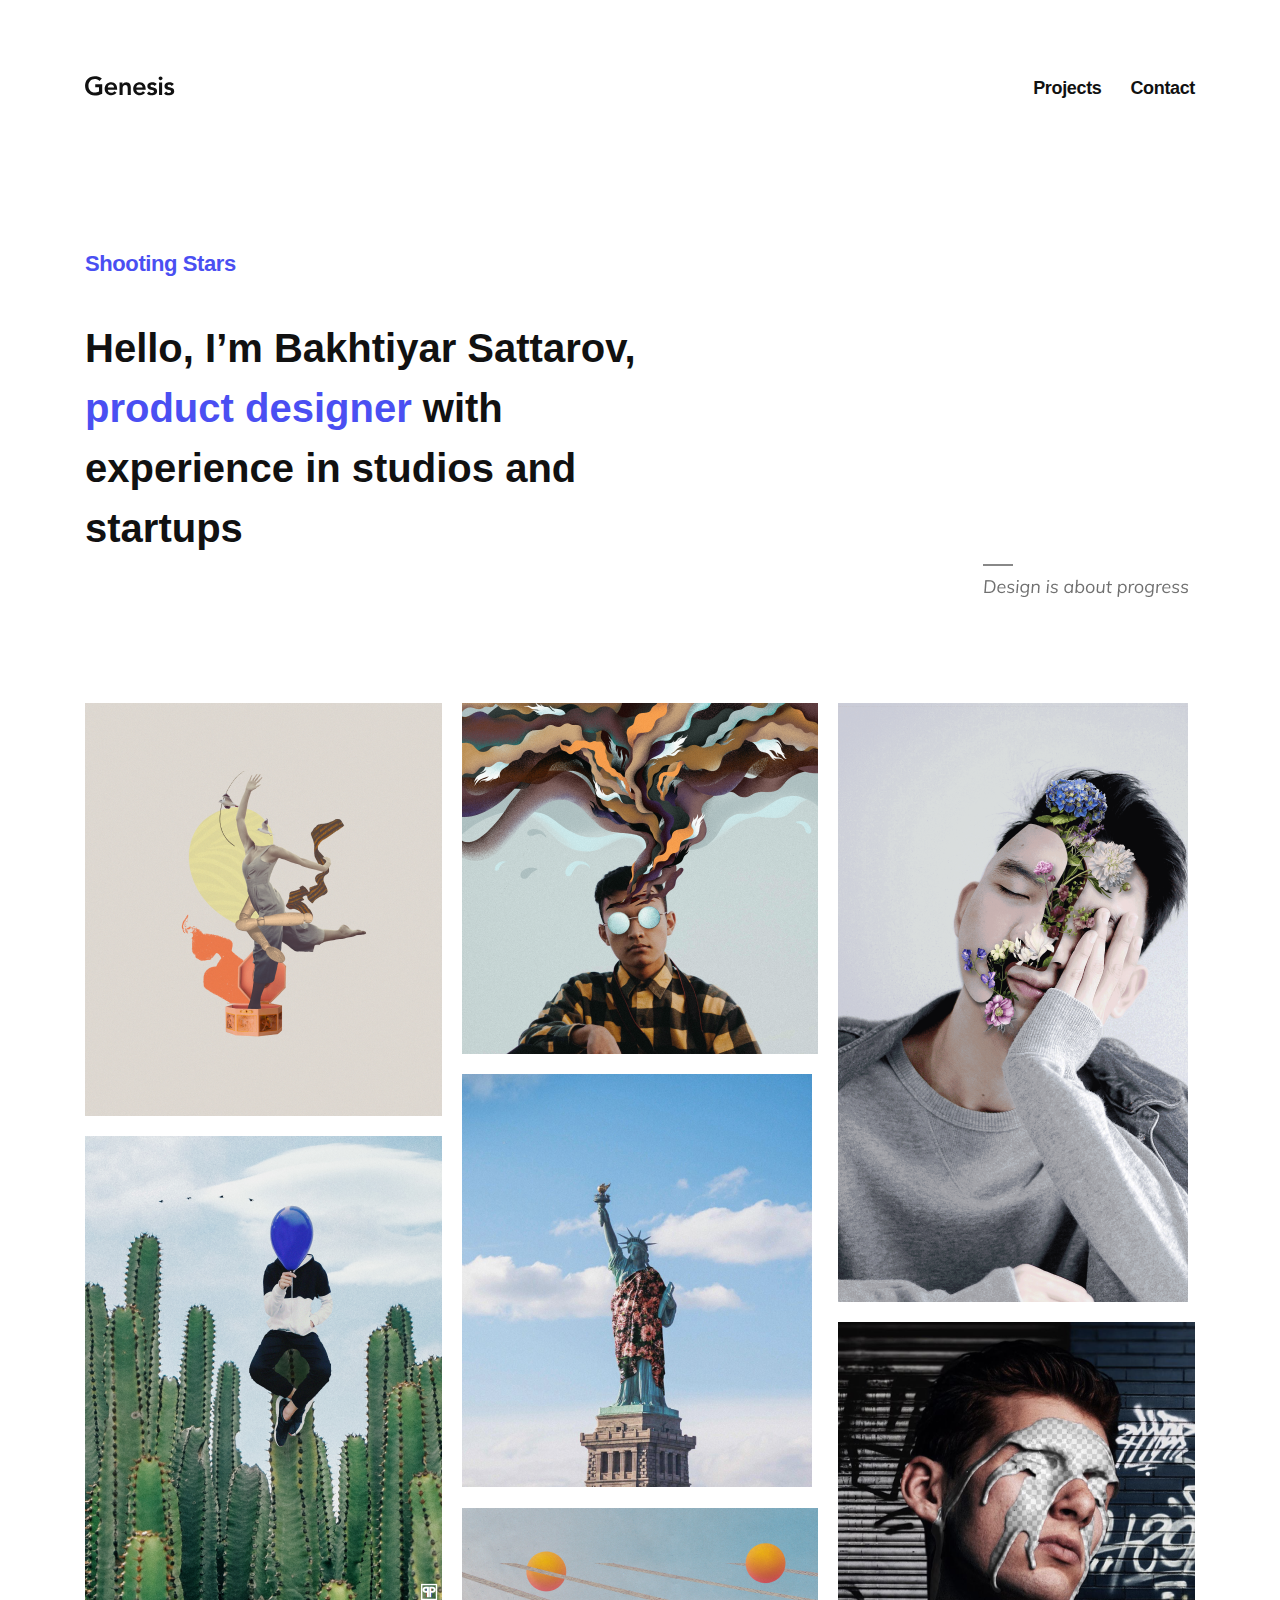
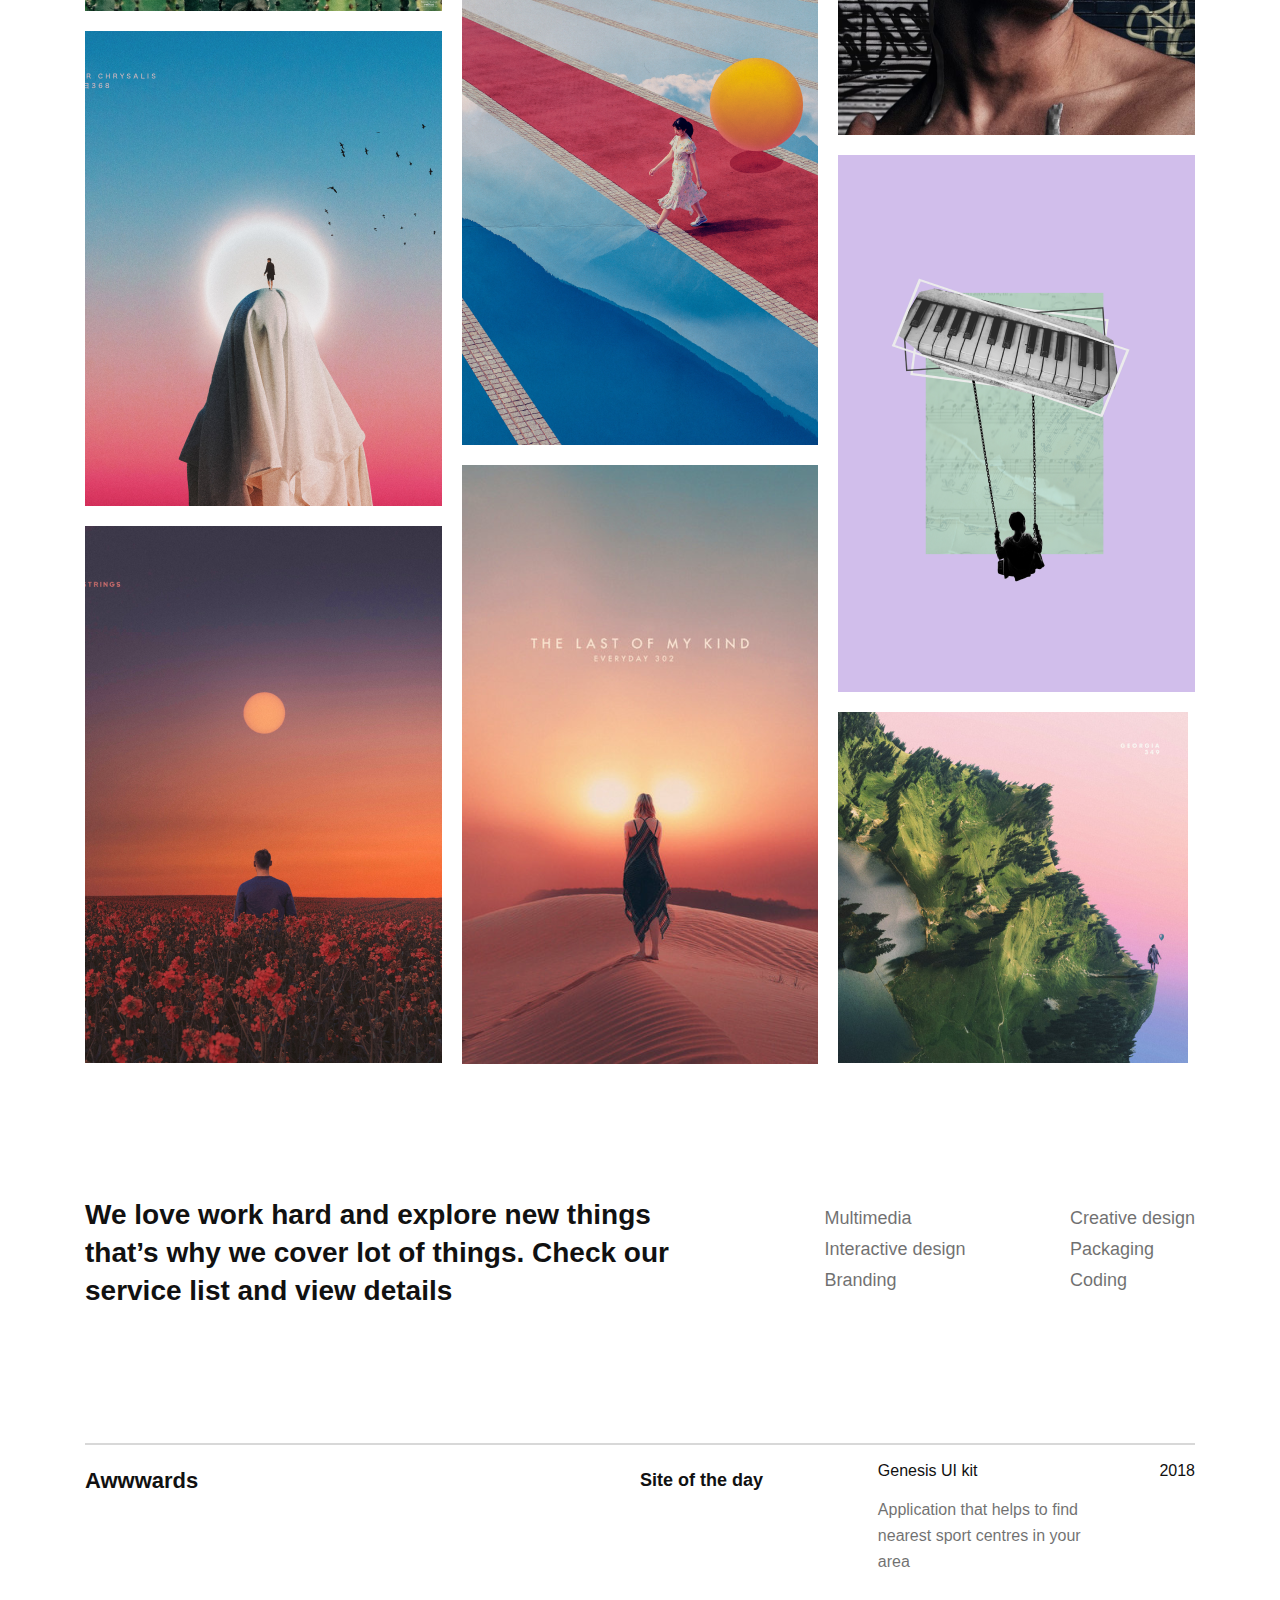
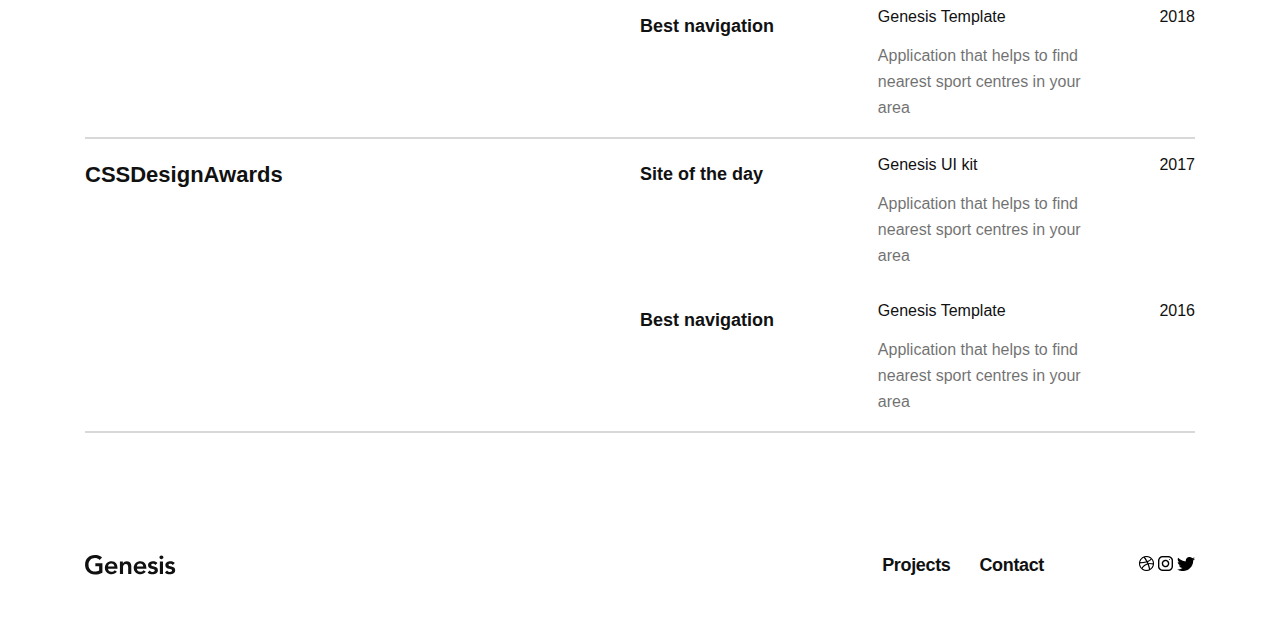
==== commit a9825dfb: "Added the info table and fixed the centering of the footer logo on both pages" ====
--- a/index.html
+++ b/index.html
@@ -16,9 +16,9 @@
         <div class="page__container">
             <header class="nav">
                 <nav class="nav__container">
-                    <img class="nav-header" src="images/Logo.svg" alt="Genesis logo">
+                    <a href="../index.html"><img class="nav-header" src="images/Logo.svg" alt="Genesis logo"></a>
                     <ul class="nav-list">
-                        <li class="nav-link"><a href="#">Projects</a></li>
+                        <li class="nav-link"><a href="pages/projects.html">Projects</a></li>
                         <li class="nav-link"><a href="#">Contact</a></li>
                     </ul>
                 </nav>
@@ -122,11 +122,11 @@
                 </div>
             </section>
             <footer class="footer__container">
-                <img class="footer-header" src="images/Logo.svg" alt="Genesis logo">
+                <a class="footer-header" href="../index.html"><img src="images/Logo.svg" alt="Genesis logo"></a>
                 <div class="footer__links">
                     <nav class="nav__container">
                         <ul class="nav-list">
-                            <li class="nav-link"><a href="#">Projects</a></li>
+                            <li class="nav-link"><a href="pages/projects.html">Projects</a></li>
                             <li class="nav-link"><a href="#">Contact</a></li>
                         </ul>
                     </nav>
--- a/styles/index.css
+++ b/styles/index.css
@@ -66,7 +66,6 @@
 }
 
 .center-on-screen {
-  height: 3840px;
   width: 100%;
   display: -webkit-box;
   display: -ms-flexbox;
@@ -95,9 +94,14 @@
       -ms-flex-align: center;
           align-items: center;
   height: 100%;
+  width: 100%;
   max-width: 1110px;
   margin-right: 125px;
   margin-left: 125px;
+}
+
+.center-on-screen {
+  height: 3840px;
 }
 
 .title-card {
